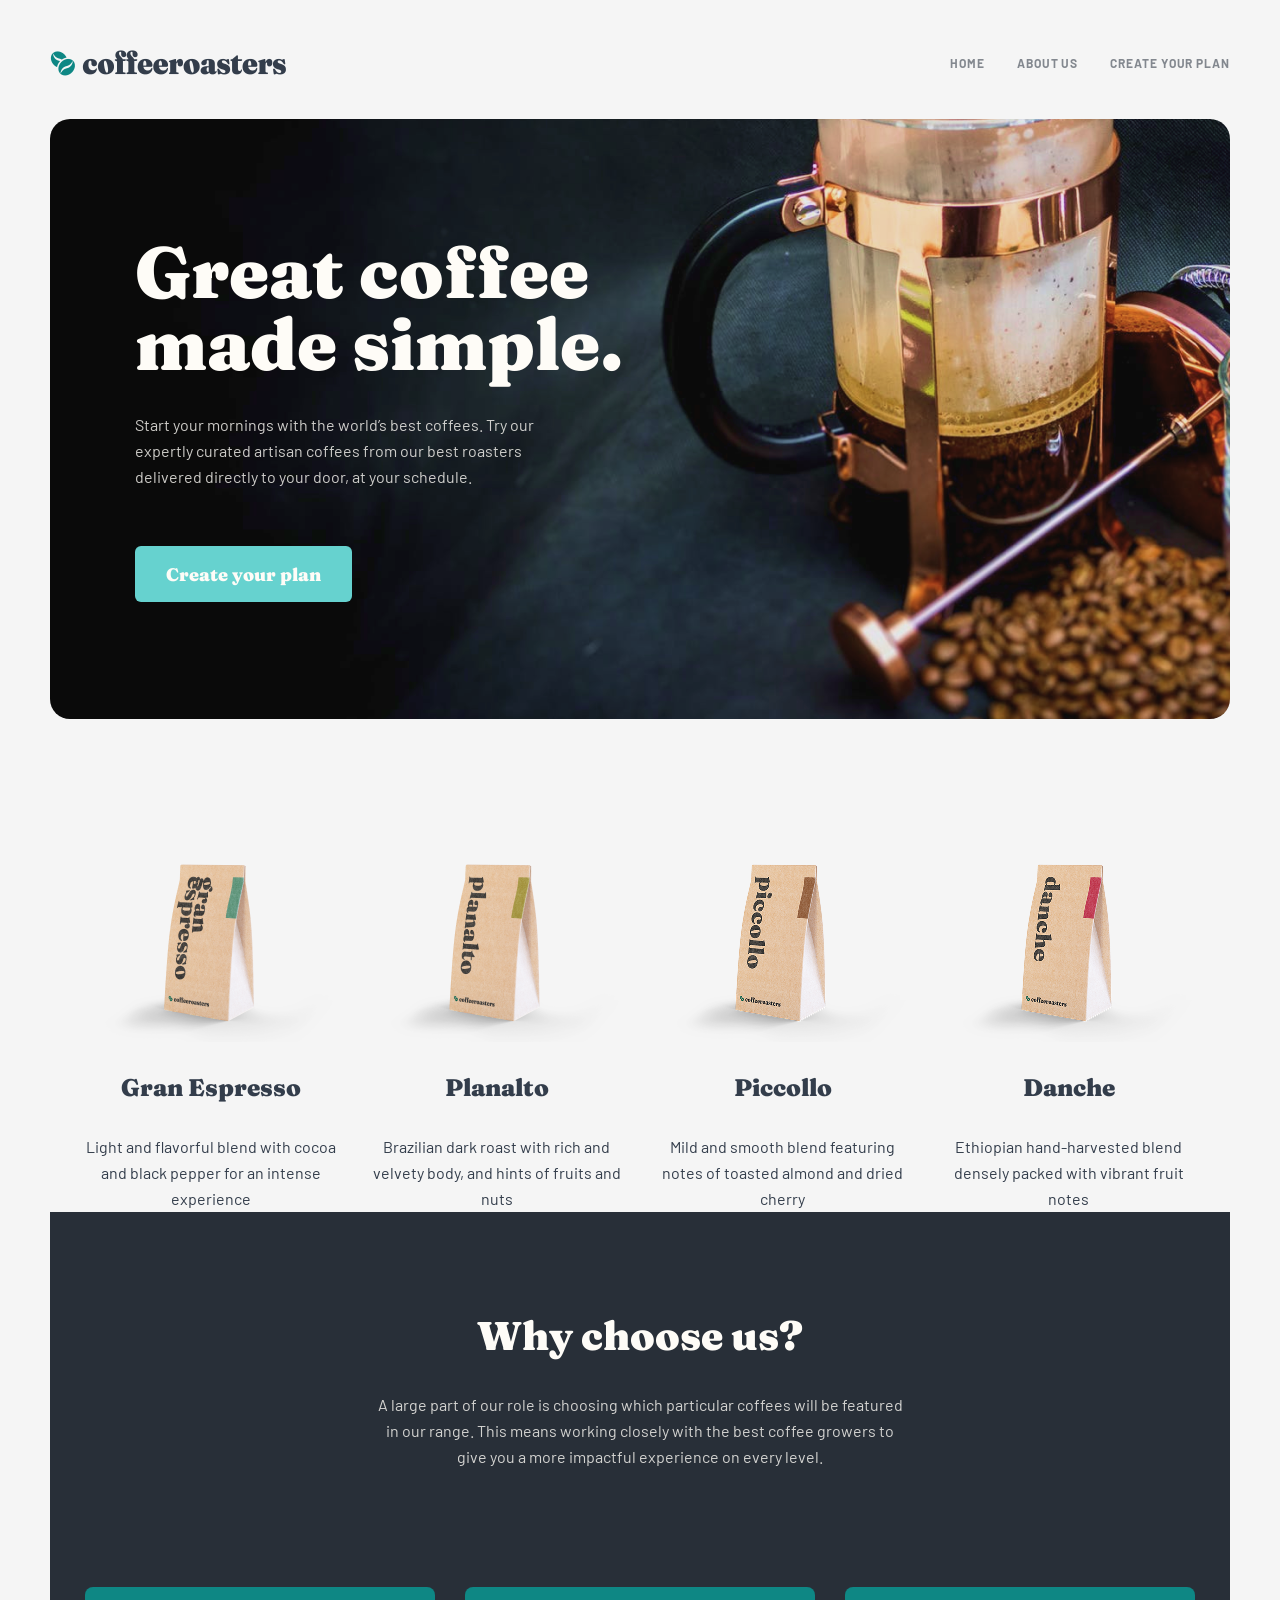
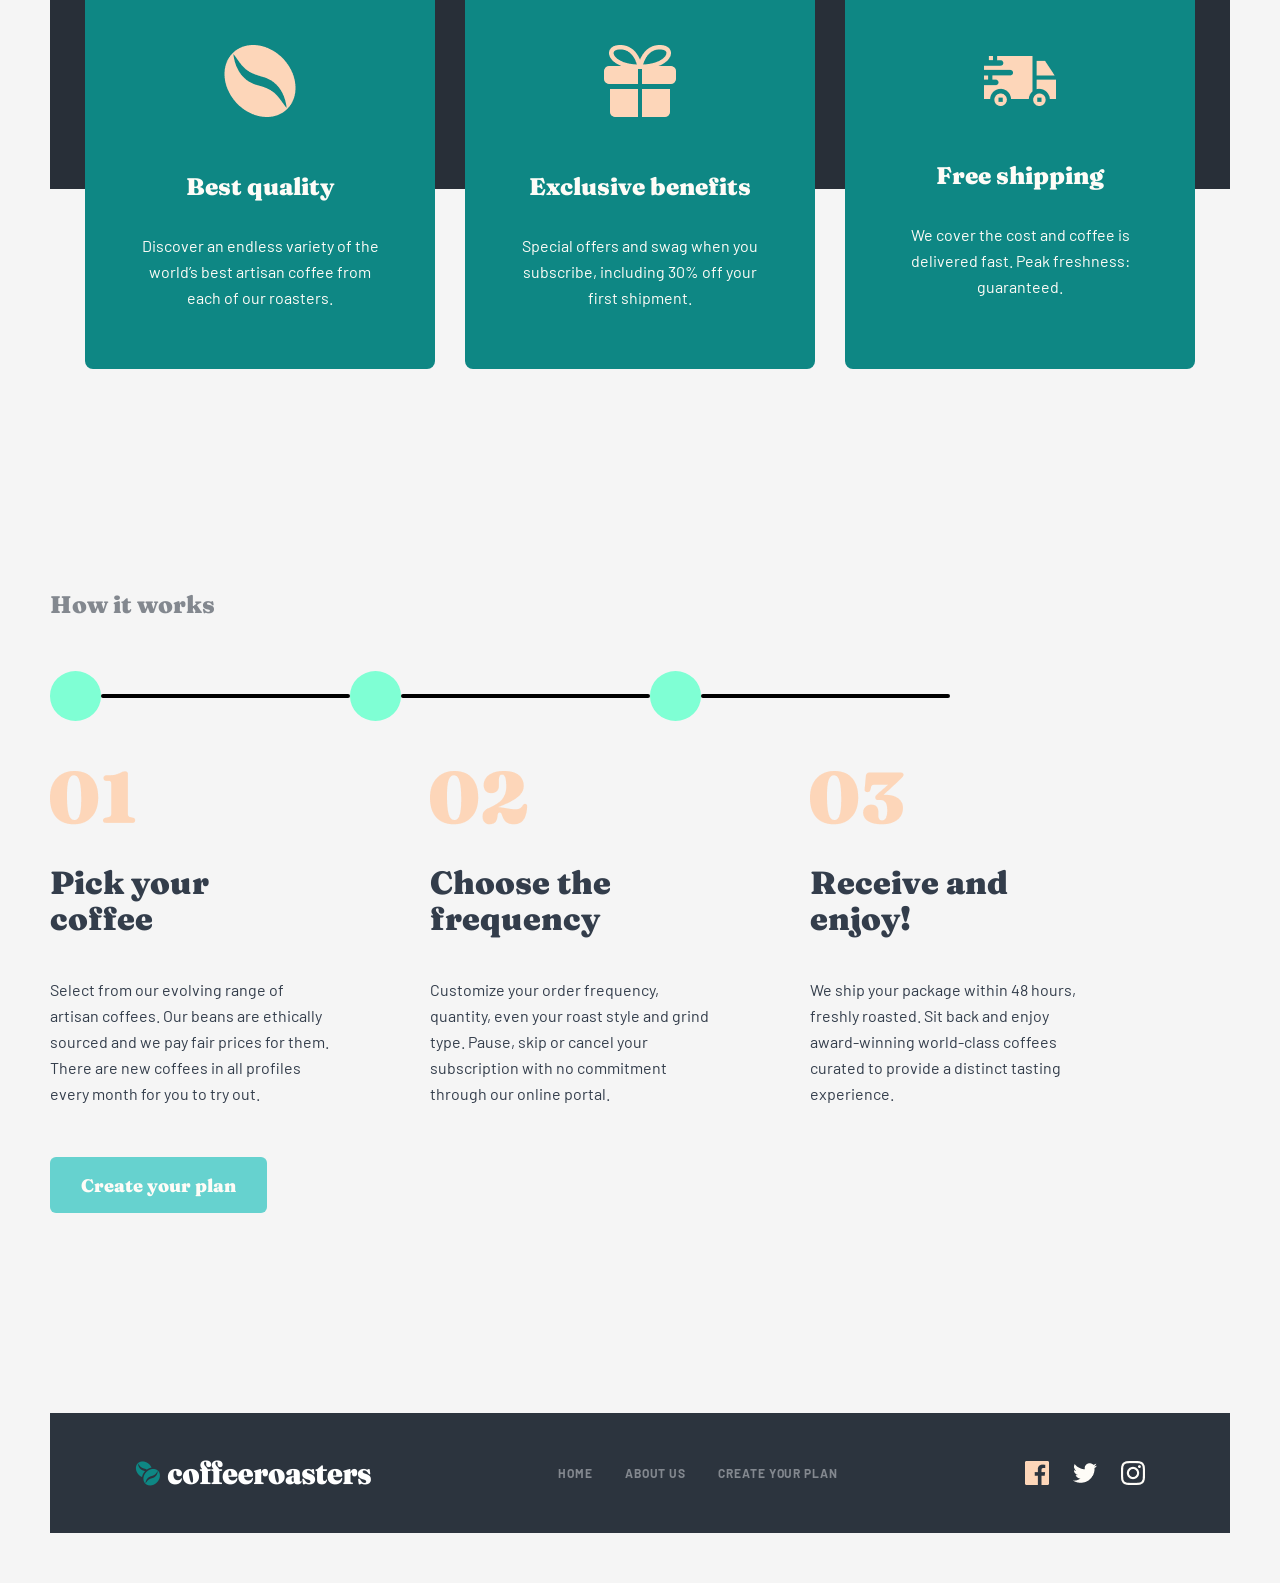
==== index.html @ db45829f "coffee tugadi" ====
<!doctype html>
<html lang="en">
  <head>
    <meta charset="UTF-8" />
    <meta name="viewport" content="width=device-width, initial-scale=1.0" />
    <title>Coffee</title>
    <link rel="stylesheet" href="./css/fonts.css" />
    <link rel="stylesheet" href="./css/style.css" />
  </head>
  <body>
    <div class="wrapper">
      <div class="navbar">
        <img src="./img/Group 5.png" alt="" class="navbar_img" />
        <ul class="navbar_links">
          <li><a class="navbar_link">HOME</a></li>
          <li><a class="navbar_link">ABOUT US</a></li>
          <li><a class="navbar_link">Create your plan</a></li>
        </ul>
      </div>
      <div class="header">
        <h1 class="header_title">Great coffee made simple.</h1>
        <p class="header_text">
          Start your mornings with the world’s best coffees. Try our expertly
          curated artisan coffees from our best roasters delivered directly to
          your door, at your schedule.
        </p>
        <button class="header_btn">Create your plan</button>
      </div>
      <div class="collect">
        <div class="collect_div">
          <img src="./img/kopi1 copy.png" alt="" />
          <p class="collect_title">Gran Espresso</p>
          <p class="collect_text">
            Light and flavorful blend with cocoa and black pepper for an intense
            experience
          </p>
        </div>
        <div class="collect_div">
          <img src="./img/kopi2.png" alt="" />
          <p class="collect_title">Planalto</p>
          <p class="collect_text">
            Brazilian dark roast with rich and velvety body, and hints of fruits
            and nuts
          </p>
        </div>
        <div class="collect_div">
          <img src="./img/kopi3.png" alt="" />
          <p class="collect_title">Piccollo</p>
          <p class="collect_text">
            Mild and smooth blend featuring notes of toasted almond and dried
            cherry
          </p>
        </div>
        <div class="collect_div">
          <img src="./img/kopi4.png" alt="" />
          <p class="collect_title">Danche</p>
          <p class="collect_text">
            Ethiopian hand-harvested blend densely packed with vibrant fruit
            notes
          </p>
        </div>
      </div>
      <div class="why">
        <h2 class="why_title">Why choose us?</h2>
        <p class="why_text">
          A large part of our role is choosing which particular coffees will be
          featured in our range. This means working closely with the best coffee
          growers to give you a more impactful experience on every level.
        </p>
        <div class="why_div">
          <div class="why_card">
            <img src="./img/coffee-bean.png" alt="" />
            <p class="why_card_title">Best quality</p>
            <p class="why_card_text">
              Discover an endless variety of the world’s best artisan coffee
              from each of our roasters.
            </p>
          </div>
          <div class="why_card">
            <img src="./img/Combined Shape (1).png" alt="" />
            <p class="why_card_title">Exclusive benefits</p>
            <p class="why_card_text">
              Special offers and swag when you subscribe, including 30% off your
              first shipment.
            </p>
          </div>
          <div class="why_card">
            <img src="./img/Combined Shape (2).png" alt="" />
            <p class="why_card_title">Free shipping</p>
            <p class="why_card_text">
              We cover the cost and coffee is delivered fast. Peak freshness:
              guaranteed.
            </p>
          </div>
        </div>
      </div>
      <div class="work">
        <p class="how_it">How it works</p>
        <div class="work_top">
          <div class="work_circle"></div>
          <hr class="work_hr" />
          <div class="work_circle"></div>
          <hr class="work_hr" />
          <div class="work_circle"></div>
          <hr class="work_hr" />
        </div>
        <div class="work_bottom">
          <div class="work_card">
            <img src="./img/01.png" alt="" />
            <h2 class="work_title">Pick your coffee</h2>
            <p class="work_text">
              Select from our evolving range of artisan coffees. Our beans are
              ethically sourced and we pay fair prices for them. There are new
              coffees in all profiles every month for you to try out.
            </p>
          </div>
          <div class="work_card">
            <img src="./img/02.png" alt="" />
            <h2 class="work_title">Choose the frequency</h2>
            <p class="work_text">
              Customize your order frequency, quantity, even your roast style
              and grind type. Pause, skip or cancel your subscription with no
              commitment through our online portal.
            </p>
          </div>
          <div class="work_card">
            <img src="./img/03.png" alt="" />
            <h2 class="work_title">Receive and enjoy!</h2>
            <p class="work_text">
              We ship your package within 48 hours, freshly roasted. Sit back
              and enjoy award-winning world-class coffees curated to provide a
              distinct tasting experience.
            </p>
          </div>
        </div>
        <button class="work_btn">Create your plan</button>
      </div>
      <div class="footer">
        <img src="./img/Group 5 (1).png" alt="" class="footer_img">
        <div class="footer_div">
          <a class="footer_text">HOME</a>
          <a class="footer_text">ABOUT US</a>
          <a class="footer_text">Create your plan</a>
        </div> 
        <img src="./img/Group 20.png" alt="">
      </div>
    </div>
  </body>
</html>
---- css/fonts.css ----
/* fraunces-regular - latin */
@font-face {
  font-display: swap; /* Check https://developer.mozilla.org/en-US/docs/Web/CSS/@font-face/font-display for other options. */
  font-family: 'Fraunces';
  font-style: normal;
  font-weight: 400;
  src: url('../fonts/fraunces-v38-latin-regular.woff2') format('woff2'); /* Chrome 36+, Opera 23+, Firefox 39+, Safari 12+, iOS 10+ */
}
/* fraunces-500 - latin */
@font-face {
  font-display: swap; /* Check https://developer.mozilla.org/en-US/docs/Web/CSS/@font-face/font-display for other options. */
  font-family: 'Fraunces';
  font-style: normal;
  font-weight: 500;
  src: url('../fonts/fraunces-v38-latin-500.woff2') format('woff2'); /* Chrome 36+, Opera 23+, Firefox 39+, Safari 12+, iOS 10+ */
}
/* fraunces-600 - latin */
@font-face {
  font-display: swap; /* Check https://developer.mozilla.org/en-US/docs/Web/CSS/@font-face/font-display for other options. */
  font-family: 'Fraunces';
  font-style: normal;
  font-weight: 600;
  src: url('../fonts/fraunces-v38-latin-600.woff2') format('woff2'); /* Chrome 36+, Opera 23+, Firefox 39+, Safari 12+, iOS 10+ */
}
/* fraunces-700 - latin */
@font-face {
  font-display: swap; /* Check https://developer.mozilla.org/en-US/docs/Web/CSS/@font-face/font-display for other options. */
  font-family: 'Fraunces';
  font-style: normal;
  font-weight: 700;
  src: url('../fonts/fraunces-v38-latin-700.woff2') format('woff2'); /* Chrome 36+, Opera 23+, Firefox 39+, Safari 12+, iOS 10+ */
}
/* fraunces-800 - latin */
@font-face {
  font-display: swap; /* Check https://developer.mozilla.org/en-US/docs/Web/CSS/@font-face/font-display for other options. */
  font-family: 'Fraunces';
  font-style: normal;
  font-weight: 800;
  src: url('../fonts/fraunces-v38-latin-800.woff2') format('woff2'); /* Chrome 36+, Opera 23+, Firefox 39+, Safari 12+, iOS 10+ */
}
/* fraunces-900 - latin */
@font-face {
  font-display: swap; /* Check https://developer.mozilla.org/en-US/docs/Web/CSS/@font-face/font-display for other options. */
  font-family: 'Fraunces';
  font-style: normal;
  font-weight: 900;
  src: url('../fonts/fraunces-v38-latin-900.woff2') format('woff2'); /* Chrome 36+, Opera 23+, Firefox 39+, Safari 12+, iOS 10+ */
}
/* barlow-regular - latin */
@font-face {
  font-display: swap; /* Check https://developer.mozilla.org/en-US/docs/Web/CSS/@font-face/font-display for other options. */
  font-family: 'Barlow';
  font-style: normal;
  font-weight: 400;
  src: url('../fonts/barlow-v13-latin-regular.woff2') format('woff2'); /* Chrome 36+, Opera 23+, Firefox 39+, Safari 12+, iOS 10+ */
}
/* barlow-500 - latin */
@font-face {
  font-display: swap; /* Check https://developer.mozilla.org/en-US/docs/Web/CSS/@font-face/font-display for other options. */
  font-family: 'Barlow';
  font-style: normal;
  font-weight: 500;
  src: url('../fonts/barlow-v13-latin-500.woff2') format('woff2'); /* Chrome 36+, Opera 23+, Firefox 39+, Safari 12+, iOS 10+ */
}
/* barlow-600 - latin */
@font-face {
  font-display: swap; /* Check https://developer.mozilla.org/en-US/docs/Web/CSS/@font-face/font-display for other options. */
  font-family: 'Barlow';
  font-style: normal;
  font-weight: 600;
  src: url('../fonts/barlow-v13-latin-600.woff2') format('woff2'); /* Chrome 36+, Opera 23+, Firefox 39+, Safari 12+, iOS 10+ */
}
/* barlow-700 - latin */
@font-face {
  font-display: swap; /* Check https://developer.mozilla.org/en-US/docs/Web/CSS/@font-face/font-display for other options. */
  font-family: 'Barlow';
  font-style: normal;
  font-weight: 700;
  src: url('../fonts/barlow-v13-latin-700.woff2') format('woff2'); /* Chrome 36+, Opera 23+, Firefox 39+, Safari 12+, iOS 10+ */
}
/* barlow-800 - latin */
@font-face {
  font-display: swap; /* Check https://developer.mozilla.org/en-US/docs/Web/CSS/@font-face/font-display for other options. */
  font-family: 'Barlow';
  font-style: normal;
  font-weight: 800;
  src: url('../fonts/barlow-v13-latin-800.woff2') format('woff2'); /* Chrome 36+, Opera 23+, Firefox 39+, Safari 12+, iOS 10+ */
}
/* barlow-900 - latin */
@font-face {
  font-display: swap; /* Check https://developer.mozilla.org/en-US/docs/Web/CSS/@font-face/font-display for other options. */
  font-family: 'Barlow';
  font-style: normal;
  font-weight: 900;
  src: url('../fonts/barlow-v13-latin-900.woff2') format('woff2'); /* Chrome 36+, Opera 23+, Firefox 39+, Safari 12+, iOS 10+ */
}
---- css/style.css ----
* {
  padding: 0;
  margin: 0;
  box-sizing: border-box;
}

a {
  text-decoration: none;
}

li {
  list-style: none;
}

.wrapper {
  padding: 50px 50px;
  background-color: whitesmoke;
}

.navbar {
  display: flex;
  align-items: center;
  justify-content: space-between;
}

.navbar_div {
  display: flex;
  align-items: center;
  justify-content: center;
}

.navbar_links {
  display: flex;
  align-items: center;
  justify-content: center;
  gap: 32px;
}

.navbar_link {
  font-family: "Barlow";
  font-style: normal;
  font-weight: 700;
  font-size: 12px;
  line-height: 15px;
  letter-spacing: 0.923077px;
  text-transform: uppercase;
  color: #83888F;
}

.navbar_link:hover {
  font-family: "Barlow";
  font-style: normal;
  font-weight: 700;
  font-size: 12px;
  line-height: 15px;
  letter-spacing: 0.923077px;
  text-transform: uppercase;
  color: #333D4B;
  transition: all 0.1s;
}

.navbar_img {
  width: 236px;
  height: 26px;
}

.header {
  background-image: url(../img/Bitmap.png);
  background-size: cover;
  height: 600px;
  display: flex;
  align-items: start;
  justify-content: start;
  flex-direction: column;
  gap: 32px;
  padding: 117px 85px;
  border-radius: 20px;
  margin-top: 43px;
}

.header_title {
  width: 493px;
  font-family: "Fraunces";
  font-style: normal;
  font-weight: 900;
  font-size: 72px;
  line-height: 72px;
  color: #fefcf7;
}

.header_text {
  width: 445px;
  font-family: "Barlow";
  font-style: normal;
  font-weight: 400;
  font-size: 16px;
  line-height: 26px;
  color: #FEFCF7;
  mix-blend-mode: normal;
  opacity: 0.8;
}

.header_btn {
  width: 217px;
  height: 56px;
  background: #66D2CF;
  border-radius: 6px;
  font-family: "Fraunces";
  font-style: normal;
  font-weight: 900;
  font-size: 18px;
  line-height: 25px;
  text-align: center;
  color: #FEFCF7;
  border: none;
  margin-top: 24px;
}

.collect {
  display: flex;
  align-items: center;
  justify-content: center;
  gap: 30px;
  margin-top: 130px;
}

.collect_div {
  display: flex;
  align-items: center;
  justify-content: center;
  flex-direction: column;
  gap: 30px;
}

.collect_title {
  font-family: "Fraunces";
  font-style: normal;
  font-weight: 900;
  font-size: 24px;
  line-height: 32px;
  text-align: center;
  color: #333d4b;
}

.collect_text {
  width: 255px;
  font-family: "Barlow";
  font-style: normal;
  font-weight: 400;
  font-size: 16px;
  line-height: 26px;
  text-align: center;
  color: #333d4b;
}

.why {
  display: flex;
  align-items: center;
  justify-content: center;
  flex-direction: column;
  gap: 32px;
  padding: 100px;
  height: 577px;
  background-color: rgb(40, 47, 56);
  position: relative;
}

.why_title {
  font-family: "Fraunces";
  font-style: normal;
  font-weight: 900;
  font-size: 40px;
  line-height: 48px;
  text-align: center;
  color: #fefcf7;
}

.why_text {
  width: 540px;
  font-family: "Barlow";
  font-style: normal;
  font-weight: 400;
  font-size: 16px;
  line-height: 26px;
  text-align: center;
  color: #fefcf7;
  mix-blend-mode: normal;
  opacity: 0.8;
  margin-bottom: 220px;
}

.why_card {
  display: flex;
  align-items: center;
  justify-content: center;
  flex-direction: column;
  gap: 30px;
  width: 350px;
  height: 382px;
  border-radius: 8px;
  background-color: #0e8784;
}

.why_card_title {
  font-family: "Fraunces";
  font-style: normal;
  font-weight: 900;
  font-size: 24px;
  line-height: 32px;
  text-align: center;
  color: #fefcf7;
  margin-top: 24px;
}

.why_card_text {
  width: 255px;
  font-family: "Barlow";
  font-style: normal;
  font-weight: 400;
  font-size: 16px;
  line-height: 26px;
  text-align: center;
  color: #fefcf7;
}

.why_div {
  position: absolute;
  display: flex;
  align-items: center;
  justify-content: center;
  gap: 30px;
  bottom: -180px;
}

.work {
  margin-top: 400px;
  display: flex;
  align-items: start;
  justify-content: start;
  flex-direction: column;
  gap: 50px;
}

.how_it {
  font-family: "Fraunces";
  font-style: normal;
  font-weight: 900;
  font-size: 24px;
  line-height: 32px;
  color: #83888f;
}

.work_top {
  display: flex;
  align-items: center;
  justify-content: center;
  width: 900px;
}

.work_circle {
  width: 100px;
  height: 50px;
  border-radius: 50%;
  background-color: aquamarine;
  border: 2px solid aquamarine;
}

.work_hr {
  height: 2px;
  border-radius: 20px;
  border: 2px solid;
  width: 500px;
}

.work_bottom {
  display: flex;
  align-items: center;
  justify-content: center;
  gap: 95px;
}

.work_card {
  display: flex;
  align-items: start;
  justify-content: start;
  flex-direction: column;
  gap: 40px;
}

.work_title {
  width: 255px;
  font-family: "Fraunces";
  font-style: normal;
  font-weight: 900;
  font-size: 32px;
  line-height: 36px;
  color: #333d4b;
}

.work_text {
  width: 285px;
  font-family: "Barlow";
  font-style: normal;
  font-weight: 400;
  font-size: 16px;
  line-height: 26px;
  color: #333d4b;
}

.work_btn {
  width: 217px;
  height: 56px;
  background: #66D2CF;
  border-radius: 6px;
  font-family: "Fraunces";
  font-style: normal;
  font-weight: 900;
  font-size: 18px;
  line-height: 25px;
  text-align: center;
  color: #FEFCF7;
  border: none;
}

.footer {
  height: 120px;
  display: flex;
  align-items: center;
  justify-content: space-between;
  background-color: #2c343e;
  padding: 0px 85px;
  margin-top: 200px;
}

.footer_text {
  font-family: "Barlow";
  font-style: normal;
  font-weight: 700;
  font-size: 12px;
  line-height: 15px;
  letter-spacing: 0.923077px;
  text-transform: uppercase;
  color: #83888f;
}

.footer_text:hover {
  font-family: "Barlow";
  font-style: normal;
  font-weight: 700;
  font-size: 12px;
  line-height: 15px;
  letter-spacing: 0.923077px;
  text-transform: uppercase;
  color: #fefcf7;
  transition: all 0.1s;
}

.footer_div {
  display: flex;
  align-items: center;
  justify-content: center;
  gap: 32px;
}

.footer_img {
  width: 236px;
  height: 26px;
}/*# sourceMappingURL=style.css.map */
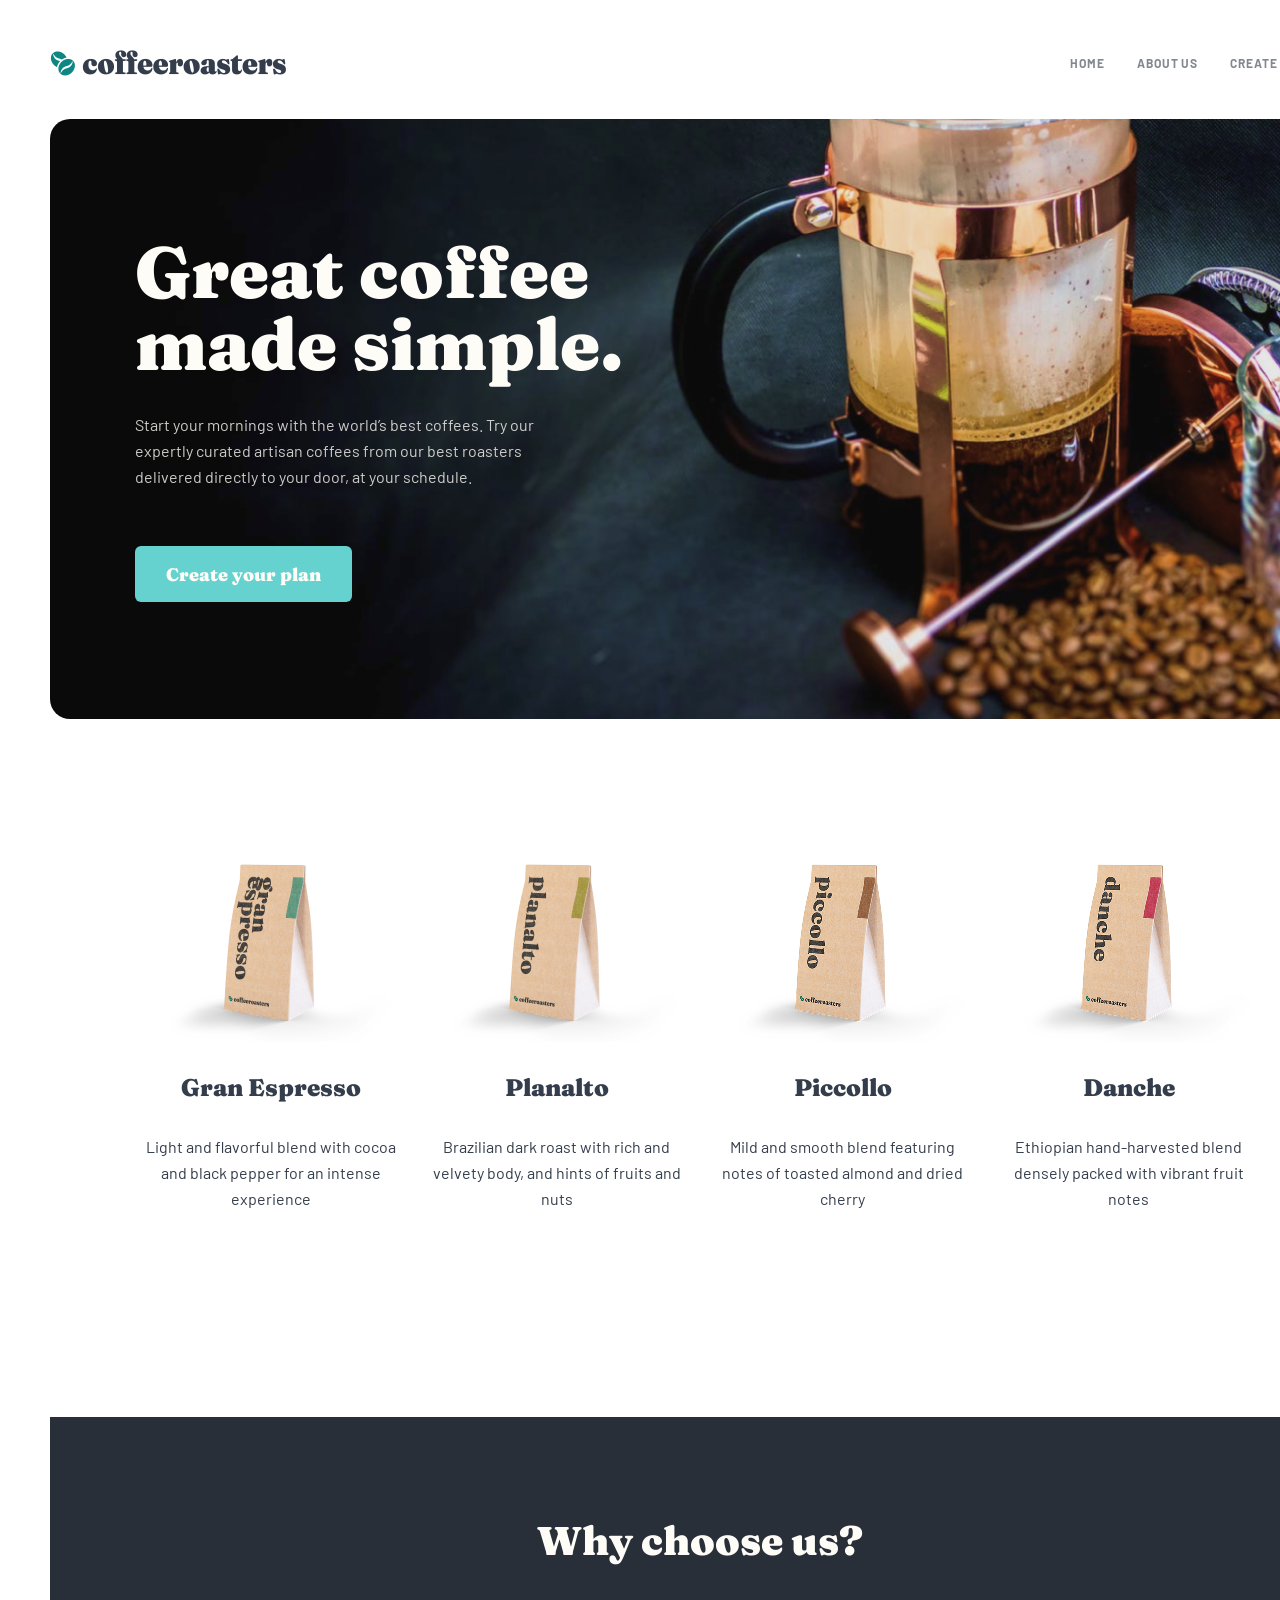
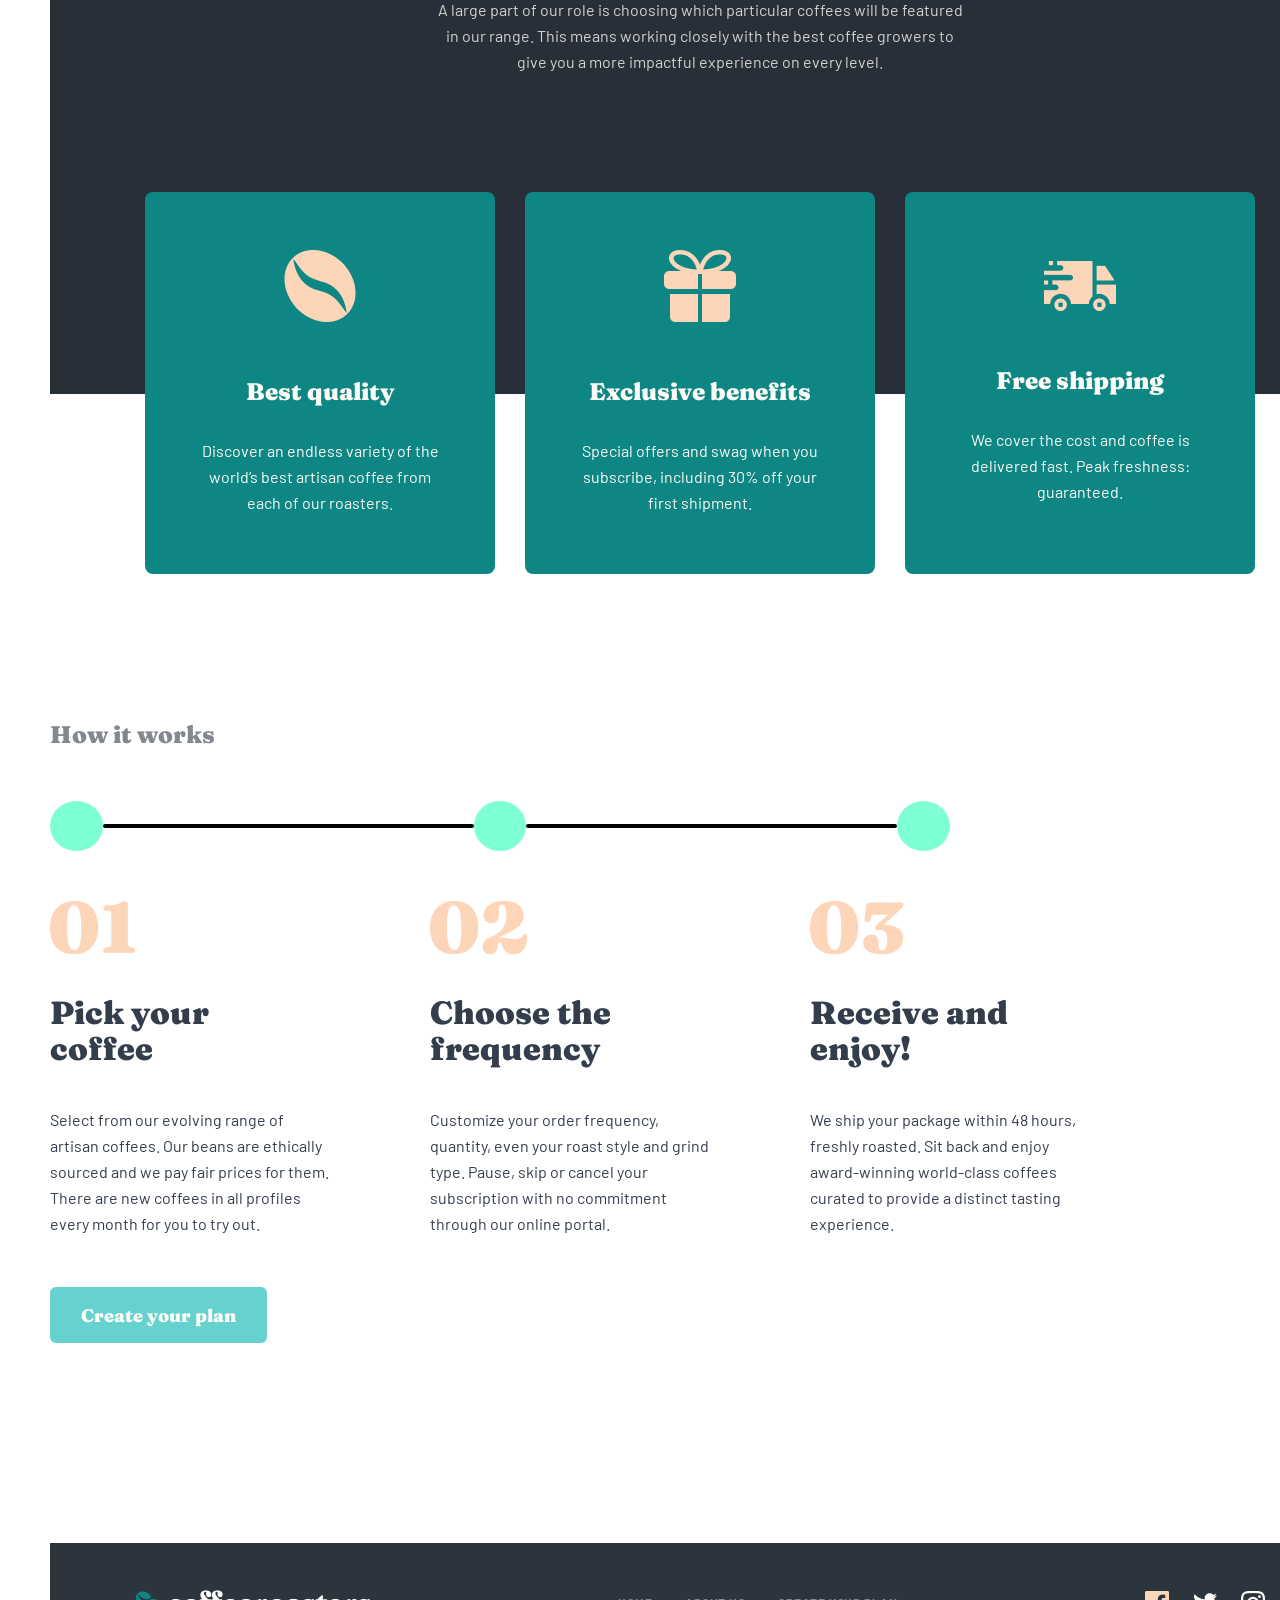
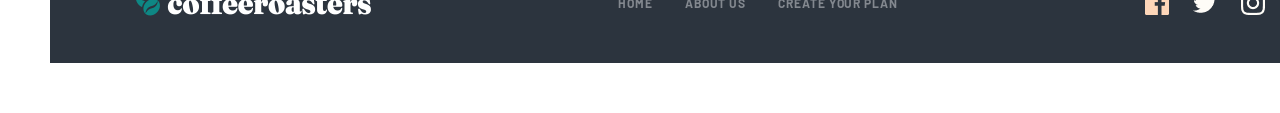
==== commit f350253c: "coffee toliq tugadi" ====
--- a/index.html
+++ b/index.html
@@ -12,9 +12,9 @@
       <div class="navbar">
         <img src="./img/Group 5.png" alt="" class="navbar_img" />
         <ul class="navbar_links">
-          <li><a class="navbar_link">HOME</a></li>
-          <li><a class="navbar_link">ABOUT US</a></li>
-          <li><a class="navbar_link">Create your plan</a></li>
+          <li><a href="#" class="navbar_link">HOME</a></li>
+          <li><a href="./pages/about.html"  class="navbar_link">ABOUT US</a></li>
+          <li><a href="./pages/plan.html" class="navbar_link">Create your plan</a></li>
         </ul>
       </div>
       <div class="header">
@@ -102,7 +102,6 @@
           <div class="work_circle"></div>
           <hr class="work_hr" />
           <div class="work_circle"></div>
-          <hr class="work_hr" />
         </div>
         <div class="work_bottom">
           <div class="work_card">
--- a/css/style.css
+++ b/css/style.css
@@ -13,8 +13,10 @@
 }
 
 .wrapper {
+  width: 1400px;
+  margin: auto;
   padding: 50px 50px;
-  background-color: whitesmoke;
+  background-color: white;
 }
 
 .navbar {
@@ -103,7 +105,7 @@
 .header_btn {
   width: 217px;
   height: 56px;
-  background: #66D2CF;
+  background: #66d2cf;
   border-radius: 6px;
   font-family: "Fraunces";
   font-style: normal;
@@ -111,8 +113,14 @@
   font-size: 18px;
   line-height: 25px;
   text-align: center;
-  color: #FEFCF7;
+  color: #fefcf7;
   border: none;
+}
+.header_btn_btn:hover {
+  color: #0aa49f;
+  transition: all 0.2s;
+}
+.header_btn {
   margin-top: 24px;
 }
 
@@ -121,7 +129,7 @@
   align-items: center;
   justify-content: center;
   gap: 30px;
-  margin-top: 130px;
+  margin: 130px 0;
 }
 
 .collect_div {
@@ -161,6 +169,7 @@
   gap: 32px;
   padding: 100px;
   height: 577px;
+  top: 75px;
   background-color: rgb(40, 47, 56);
   position: relative;
 }
@@ -258,7 +267,7 @@
 }
 
 .work_circle {
-  width: 100px;
+  width: 70px;
   height: 50px;
   border-radius: 50%;
   background-color: aquamarine;
@@ -310,7 +319,7 @@
 .work_btn {
   width: 217px;
   height: 56px;
-  background: #66D2CF;
+  background: #66d2cf;
   border-radius: 6px;
   font-family: "Fraunces";
   font-style: normal;
@@ -318,8 +327,12 @@
   font-size: 18px;
   line-height: 25px;
   text-align: center;
-  color: #FEFCF7;
+  color: #fefcf7;
   border: none;
+}
+.work_btn_btn:hover {
+  color: #0aa49f;
+  transition: all 0.2s;
 }
 
 .footer {
@@ -365,4 +378,430 @@
 .footer_img {
   width: 236px;
   height: 26px;
+}
+
+.about_header {
+  height: 451px;
+  display: flex;
+  align-items: start;
+  justify-content: start;
+  flex-direction: column;
+  gap: 24px;
+  background-image: url(../about_img/Bitmap.jpg);
+  block-size: cover;
+  background-repeat: no-repeat;
+  padding: 137px 85px;
+  margin-left: 10px;
+  margin-top: 43px;
+}
+
+.about_header_title {
+  font-family: "Fraunces";
+  font-style: normal;
+  font-weight: 900;
+  font-size: 40px;
+  line-height: 48px;
+  color: #fefcf7;
+}
+
+.about_header_text {
+  width: 445px;
+  font-family: "Barlow";
+  font-style: normal;
+  font-weight: 400;
+  font-size: 16px;
+  line-height: 26px;
+  color: #fefcf7;
+}
+
+.our {
+  display: flex;
+  align-items: center;
+  justify-content: center;
+  gap: 125px;
+  margin-top: 170px;
+}
+
+.our_right {
+  display: flex;
+  align-items: start;
+  justify-content: start;
+  flex-direction: column;
+  gap: 32px;
+}
+
+.our_title {
+  font-family: "Fraunces";
+  font-style: normal;
+  font-weight: 900;
+  font-size: 40px;
+  line-height: 48px;
+  color: #333d4b;
+}
+
+.our_text {
+  width: 540px;
+  font-family: "Barlow";
+  font-style: normal;
+  font-weight: 400;
+  font-size: 16px;
+  line-height: 26px;
+  color: #333d4b;
+  mix-blend-mode: normal;
+  opacity: 0.8;
+}
+
+.quality {
+  position: relative;
+  height: 474px;
+  display: flex;
+  align-items: center;
+  justify-content: start;
+  gap: 125px;
+  padding: 85px;
+  margin-top: 256px;
+  background-color: rgb(40, 47, 56);
+}
+
+.quality_title {
+  font-family: "Fraunces";
+  font-style: normal;
+  font-weight: 900;
+  font-size: 40px;
+  line-height: 48px;
+  color: #fefcf7;
+  margin-bottom: 32px;
+}
+
+.quality_text {
+  width: 540px;
+  font-family: "Barlow";
+  font-style: normal;
+  font-weight: 400;
+  font-size: 16px;
+  line-height: 26px;
+  color: #fefcf7;
+  mix-blend-mode: normal;
+  opacity: 0.8;
+  margin-top: 32px;
+}
+
+.quality_right {
+  position: absolute;
+  top: -80px;
+  left: 750px;
+}
+
+.country {
+  display: flex;
+  align-items: start;
+  justify-content: start;
+  flex-direction: column;
+  gap: 72px;
+  margin-top: 170px;
+}
+
+.head {
+  font-family: "Fraunces";
+  font-style: normal;
+  font-weight: 900;
+  font-size: 24px;
+  line-height: 32px;
+  color: #83888F;
+}
+
+.country_div {
+  display: flex;
+  align-items: center;
+  justify-content: center;
+  gap: 100px;
+}
+
+.country_card {
+  display: flex;
+  align-items: start;
+  justify-content: start;
+  flex-direction: column;
+  gap: 10px;
+}
+
+.country_title {
+  font-family: "Fraunces";
+  font-style: normal;
+  font-weight: 900;
+  font-size: 32px;
+  line-height: 36px;
+  color: #333D4B;
+}
+
+.drink {
+  display: flex;
+  align-items: start;
+  justify-content: center;
+  gap: 125px;
+  margin: auto;
+  margin-top: 170px;
+}
+
+.section {
+  display: flex;
+  align-items: start;
+  justify-content: start;
+  flex-direction: column;
+  gap: 56px;
+}
+
+.section_title {
+  font-family: "Fraunces";
+  font-style: normal;
+  font-weight: 900;
+  font-size: 40px;
+  line-height: 48px;
+  color: #83888f;
+}
+
+.section_card {
+  display: flex;
+  align-items: start;
+  justify-content: start;
+  flex-direction: column;
+  padding: 32px 28px;
+  padding-bottom: 52px;
+  gap: 24px;
+  border-radius: 8px;
+}
+
+.card_white {
+  background-color: #f4f1eb;
+}
+
+.card_green {
+  background-color: #0e8784;
+}
+
+.card_yellow {
+  background-color: #fdd6ba;
+}
+
+.card_title {
+  font-family: "Fraunces";
+  font-style: normal;
+  font-weight: 900;
+  font-size: 24px;
+  line-height: 32px;
+  color: #333d4b;
+}
+
+.card_title2 {
+  font-family: "Fraunces";
+  font-style: normal;
+  font-weight: 900;
+  font-size: 24px;
+  line-height: 32px;
+  color: #ffffff;
+}
+
+.card_text {
+  width: 172px;
+  font-family: "Barlow";
+  font-style: normal;
+  font-weight: 400;
+  font-size: 16px;
+  line-height: 26px;
+  color: #333d4b;
+  margin-bottom: 52px;
+}
+
+.card_text2 {
+  width: 172px;
+  font-family: "Barlow";
+  font-style: normal;
+  font-weight: 400;
+  font-size: 16px;
+  line-height: 26px;
+  color: #fefcf7;
+  margin-bottom: 52px;
+}
+
+.section_div {
+  display: flex;
+  align-items: center;
+  justify-content: center;
+  gap: 23px;
+}
+
+.drink_right {
+  display: flex;
+  align-items: start;
+  justify-content: start;
+  flex-direction: column;
+  gap: 100px;
+}
+
+.drink_btn {
+  width: 217px;
+  height: 56px;
+  background: #66d2cf;
+  border-radius: 6px;
+  font-family: "Fraunces";
+  font-style: normal;
+  font-weight: 900;
+  font-size: 18px;
+  line-height: 25px;
+  text-align: center;
+  color: #fefcf7;
+  border: none;
+}
+.drink_btn_btn:hover {
+  color: #0aa49f;
+  transition: all 0.2s;
+}
+
+.drink_left {
+  display: flex;
+  align-items: start;
+  justify-content: center;
+  flex-direction: column;
+}
+
+.drink_number {
+  font-family: "Fraunces";
+  font-style: normal;
+  font-weight: 900;
+  font-size: 24px;
+  line-height: 32px;
+  color: #83888f;
+  margin-right: 25px;
+}
+
+.drink_text {
+  font-family: "Fraunces";
+  font-style: normal;
+  font-weight: 900;
+  font-size: 24px;
+  line-height: 32px;
+  color: #83888f;
+}
+
+.drink_text:hover {
+  color: #333d4b;
+  transition: all 0.1s;
+}
+
+.drink_hr {
+  width: 255px;
+  height: 1px;
+  background: #83888f;
+  mix-blend-mode: normal;
+  opacity: 0.25;
+  margin: 24px 0px;
+}
+
+.drink_btn {
+  margin-left: 510px;
+}
+
+.plan_header {
+  height: 450px;
+  display: flex;
+  align-items: start;
+  justify-content: start;
+  flex-direction: column;
+  gap: 32px;
+  padding: 135px 85px;
+  background-image: url(../plan_img/Group\ 7.png);
+  background-size: cover;
+  border-radius: 20px;
+  margin-top: 45px;
+}
+
+.plan_header_title {
+  font-family: "Fraunces";
+  font-style: normal;
+  font-weight: 900;
+  font-size: 72px;
+  line-height: 72px;
+  color: #fefcf7;
+}
+
+.plan_header_text {
+  width: 445px;
+  font-family: "Barlow";
+  font-style: normal;
+  font-weight: 400;
+  font-size: 16px;
+  line-height: 26px;
+  color: #fefcf7;
+  mix-blend-mode: normal;
+  opacity: 0.8;
+}
+
+.step {
+  display: flex;
+  align-items: start;
+  justify-content: start;
+  flex-direction: column;
+  gap: 60px;
+  padding: 100px 85px;
+  border-radius: 20px;
+  margin-top: 170px;
+  background-color: #282f38;
+}
+
+.step_top {
+  display: flex;
+  align-items: center;
+  justify-content: center;
+  width: 760px;
+}
+
+.step_circle {
+  width: 75px;
+  height: 50px;
+  border-radius: 50%;
+  background: transparent;
+  border: 2px solid #0e8784;
+}
+
+.step_hr {
+  height: 2px;
+  border-radius: 20px;
+  border: 2px solid #fdd6ba;
+  width: 500px;
+}
+
+.step_bottom {
+  display: flex;
+  align-items: start;
+  justify-content: start;
+  gap: 95px;
+  margin-top: 30px;
+}
+
+.step_title {
+  width: 255px;
+  font-family: "Fraunces";
+  font-style: normal;
+  font-weight: 900;
+  font-size: 32px;
+  line-height: 36px;
+  color: #fefcf7;
+}
+
+.step_text {
+  width: 285px;
+  font-family: "Barlow";
+  font-style: normal;
+  font-weight: 400;
+  font-size: 16px;
+  line-height: 26px;
+  color: #fefcf7;
+}
+
+.step_div {
+  display: flex;
+  align-items: start;
+  justify-content: start;
+  flex-direction: column;
+  gap: 40px;
 }/*# sourceMappingURL=style.css.map */
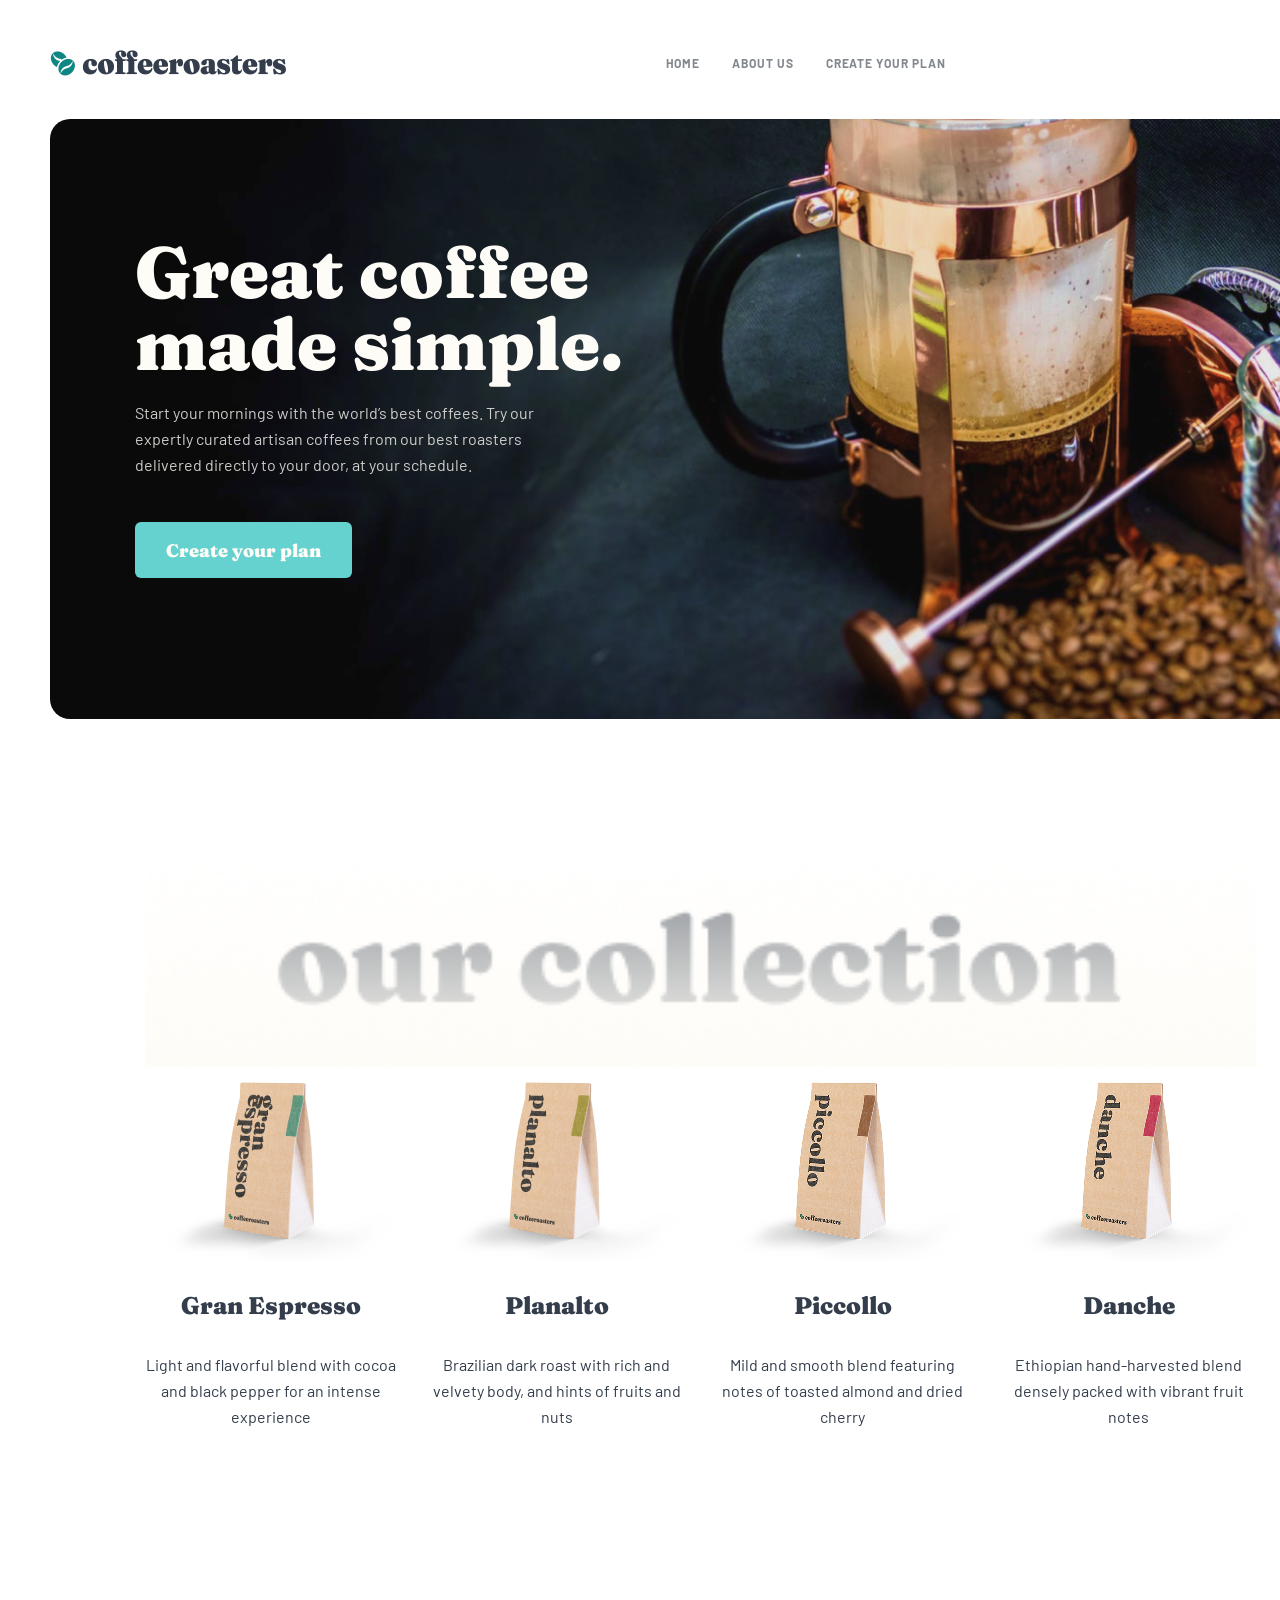
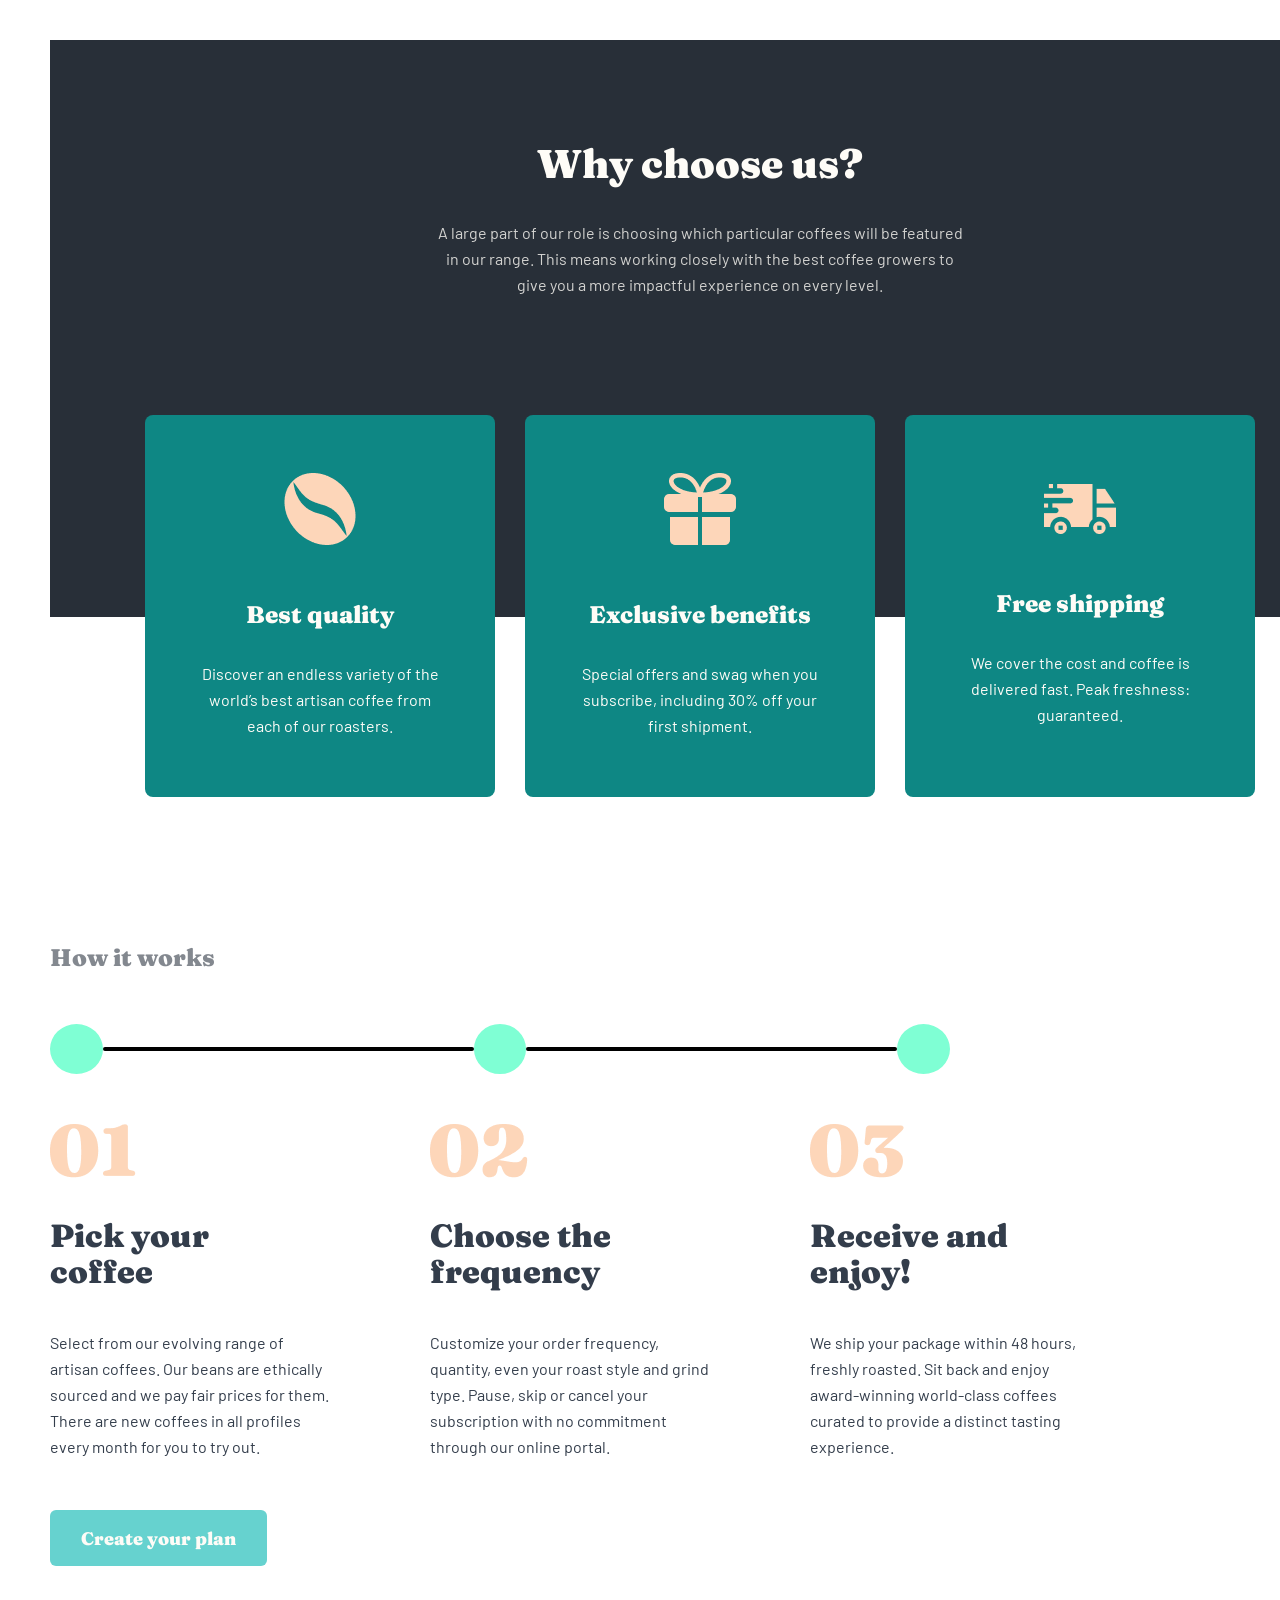
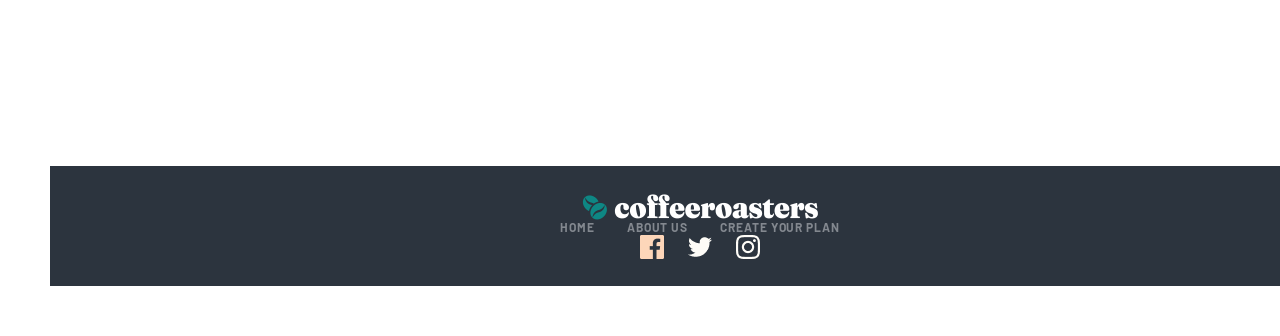
==== commit 5550a6f4: "mobil tayyor" ====
--- a/index.html
+++ b/index.html
@@ -13,51 +13,64 @@
         <img src="./img/Group 5.png" alt="" class="navbar_img" />
         <ul class="navbar_links">
           <li><a href="#" class="navbar_link">HOME</a></li>
-          <li><a href="./pages/about.html"  class="navbar_link">ABOUT US</a></li>
-          <li><a href="./pages/plan.html" class="navbar_link">Create your plan</a></li>
+          <li><a href="./pages/about.html" class="navbar_link">ABOUT US</a></li>
+          <li>
+            <a href="./pages/plan.html" class="navbar_link">Create your plan</a>
+          </li>
         </ul>
+        <div class="navbar_burger">
+          <div class="navbar_burger_item"></div>
+          <div class="navbar_burger_item"></div>
+          <div class="navbar_burger_item"></div>
+        </div>
       </div>
       <div class="header">
-        <h1 class="header_title">Great coffee made simple.</h1>
-        <p class="header_text">
-          Start your mornings with the world’s best coffees. Try our expertly
-          curated artisan coffees from our best roasters delivered directly to
-          your door, at your schedule.
-        </p>
-        <button class="header_btn">Create your plan</button>
+        <div>
+          <h1 class="header_title">Great coffee made simple.</h1>
+
+          <p class="header_text">
+            Start your mornings with the world’s best coffees. Try our expertly
+            curated artisan coffees from our best roasters delivered directly to
+            your door, at your schedule.
+          </p>
+          <button class="header_btn">Create your plan</button>
+        </div>
       </div>
       <div class="collect">
-        <div class="collect_div">
-          <img src="./img/kopi1 copy.png" alt="" />
-          <p class="collect_title">Gran Espresso</p>
-          <p class="collect_text">
-            Light and flavorful blend with cocoa and black pepper for an intense
-            experience
-          </p>
-        </div>
-        <div class="collect_div">
-          <img src="./img/kopi2.png" alt="" />
-          <p class="collect_title">Planalto</p>
-          <p class="collect_text">
-            Brazilian dark roast with rich and velvety body, and hints of fruits
-            and nuts
-          </p>
-        </div>
-        <div class="collect_div">
-          <img src="./img/kopi3.png" alt="" />
-          <p class="collect_title">Piccollo</p>
-          <p class="collect_text">
-            Mild and smooth blend featuring notes of toasted almond and dried
-            cherry
-          </p>
-        </div>
-        <div class="collect_div">
-          <img src="./img/kopi4.png" alt="" />
-          <p class="collect_title">Danche</p>
-          <p class="collect_text">
-            Ethiopian hand-harvested blend densely packed with vibrant fruit
-            notes
-          </p>
+        <img src="./img/Group 7 (1).png" alt="" class="collect_img"/>
+        <div class="collect_divs">
+          <div class="collect_div">
+            <img src="./img/kopi1 copy.png" alt="" />
+            <p class="collect_title">Gran Espresso</p>
+            <p class="collect_text">
+              Light and flavorful blend with cocoa and black pepper for an
+              intense experience
+            </p>
+          </div>
+          <div class="collect_div">
+            <img src="./img/kopi2.png" alt="" />
+            <p class="collect_title">Planalto</p>
+            <p class="collect_text">
+              Brazilian dark roast with rich and velvety body, and hints of
+              fruits and nuts
+            </p>
+          </div>
+          <div class="collect_div">
+            <img src="./img/kopi3.png" alt="" />
+            <p class="collect_title">Piccollo</p>
+            <p class="collect_text">
+              Mild and smooth blend featuring notes of toasted almond and dried
+              cherry
+            </p>
+          </div>
+          <div class="collect_div">
+            <img src="./img/kopi4.png" alt="" />
+            <p class="collect_title">Danche</p>
+            <p class="collect_text">
+              Ethiopian hand-harvested blend densely packed with vibrant fruit
+              notes
+            </p>
+          </div>
         </div>
       </div>
       <div class="why">
@@ -135,13 +148,13 @@
         <button class="work_btn">Create your plan</button>
       </div>
       <div class="footer">
-        <img src="./img/Group 5 (1).png" alt="" class="footer_img">
+        <img src="./img/Group 5 (1).png" alt="" class="footer_img" />
         <div class="footer_div">
           <a class="footer_text">HOME</a>
           <a class="footer_text">ABOUT US</a>
           <a class="footer_text">Create your plan</a>
-        </div> 
-        <img src="./img/Group 20.png" alt="">
+        </div>
+        <img src="./img/Group 20.png" alt="" />
       </div>
     </div>
   </body>
--- a/css/style.css
+++ b/css/style.css
@@ -19,25 +19,28 @@
   background-color: white;
 }
 
+@media only screen and (max-width: 480px) {
+  .wrapper {
+    width: 100%;
+    padding: 20px 30px;
+  }
+}
 .navbar {
   display: flex;
   align-items: center;
   justify-content: space-between;
 }
-
 .navbar_div {
   display: flex;
   align-items: center;
   justify-content: center;
 }
-
 .navbar_links {
   display: flex;
   align-items: center;
   justify-content: center;
   gap: 32px;
 }
-
 .navbar_link {
   font-family: "Barlow";
   font-style: normal;
@@ -46,9 +49,8 @@
   line-height: 15px;
   letter-spacing: 0.923077px;
   text-transform: uppercase;
-  color: #83888F;
-}
-
+  color: #83888f;
+}
 .navbar_link:hover {
   font-family: "Barlow";
   font-style: normal;
@@ -57,15 +59,38 @@
   line-height: 15px;
   letter-spacing: 0.923077px;
   text-transform: uppercase;
-  color: #333D4B;
+  color: #333d4b;
   transition: all 0.1s;
 }
-
 .navbar_img {
   width: 236px;
   height: 26px;
 }
-
+.navbar_burger {
+  display: flex;
+  align-items: center;
+  justify-content: center;
+  flex-direction: column;
+  gap: 3px;
+}
+.navbar_burger_item {
+  width: 25px;
+  height: 2px;
+  background-color: black;
+  border-radius: 20px;
+}
+
+@media only screen and (max-width: 480px) {
+  .navbar_links {
+    display: none;
+  }
+  .navbar_burger {
+    display: flex;
+  }
+  .navbar_img {
+    width: 180px;
+  }
+}
 .header {
   background-image: url(../img/Bitmap.png);
   background-size: cover;
@@ -79,7 +104,6 @@
   border-radius: 20px;
   margin-top: 43px;
 }
-
 .header_title {
   width: 493px;
   font-family: "Fraunces";
@@ -89,7 +113,6 @@
   line-height: 72px;
   color: #fefcf7;
 }
-
 .header_text {
   width: 445px;
   font-family: "Barlow";
@@ -97,11 +120,11 @@
   font-weight: 400;
   font-size: 16px;
   line-height: 26px;
-  color: #FEFCF7;
+  color: #fefcf7;
   mix-blend-mode: normal;
   opacity: 0.8;
-}
-
+  margin: 20px 0px;
+}
 .header_btn {
   width: 217px;
   height: 56px;
@@ -116,22 +139,55 @@
   color: #fefcf7;
   border: none;
 }
-.header_btn_btn:hover {
-  color: #0aa49f;
+.header_btn:hover {
+  background-color: #0aa49f;
   transition: all 0.2s;
 }
 .header_btn {
   margin-top: 24px;
 }
 
+@media only screen and (max-width: 480px) {
+  .header {
+    padding: 30px;
+    background-image: url(../img/Bitmap\ \(1\).jpg);
+    align-items: center;
+    justify-content: center;
+  }
+  .header_title {
+    width: 100%;
+    font-size: 36px;
+    line-height: 40px;
+    text-align: center;
+    color: #fefcf7;
+  }
+  .header_text {
+    width: 90%;
+    font-weight: 400;
+    font-size: 15px;
+    line-height: 25px;
+    text-align: center;
+    color: #fefcf7;
+    margin: 20px auto;
+  }
+  .header_btn {
+    margin: 20px auto;
+    display: block;
+  }
+}
 .collect {
   display: flex;
   align-items: center;
   justify-content: center;
+  flex-direction: column;
+  margin: 135px 0px;
+}
+.collect_divs {
+  display: flex;
+  align-items: center;
+  justify-content: center;
   gap: 30px;
-  margin: 130px 0;
-}
-
+}
 .collect_div {
   display: flex;
   align-items: center;
@@ -139,7 +195,6 @@
   flex-direction: column;
   gap: 30px;
 }
-
 .collect_title {
   font-family: "Fraunces";
   font-style: normal;
@@ -149,7 +204,6 @@
   text-align: center;
   color: #333d4b;
 }
-
 .collect_text {
   width: 255px;
   font-family: "Barlow";
@@ -160,7 +214,19 @@
   text-align: center;
   color: #333d4b;
 }
-
+.collect_img {
+  width: 1111px;
+}
+
+@media only screen and (max-width: 480px) {
+  .collect_divs {
+    flex-direction: column;
+    gap: 50px;
+  }
+  .collect_img {
+    width: 100%;
+  }
+}
 .why {
   display: flex;
   align-items: center;
@@ -173,7 +239,6 @@
   background-color: rgb(40, 47, 56);
   position: relative;
 }
-
 .why_title {
   font-family: "Fraunces";
   font-style: normal;
@@ -183,7 +248,6 @@
   text-align: center;
   color: #fefcf7;
 }
-
 .why_text {
   width: 540px;
   font-family: "Barlow";
@@ -197,7 +261,6 @@
   opacity: 0.8;
   margin-bottom: 220px;
 }
-
 .why_card {
   display: flex;
   align-items: center;
@@ -209,7 +272,6 @@
   border-radius: 8px;
   background-color: #0e8784;
 }
-
 .why_card_title {
   font-family: "Fraunces";
   font-style: normal;
@@ -220,7 +282,6 @@
   color: #fefcf7;
   margin-top: 24px;
 }
-
 .why_card_text {
   width: 255px;
   font-family: "Barlow";
@@ -231,7 +292,6 @@
   text-align: center;
   color: #fefcf7;
 }
-
 .why_div {
   position: absolute;
   display: flex;
@@ -241,6 +301,43 @@
   bottom: -180px;
 }
 
+@media only screen and (max-width: 480px) {
+  .why {
+    display: flex;
+    align-items: center;
+    justify-content: center;
+    flex-direction: column;
+    border-radius: 10px;
+  }
+  .why_title {
+    width: 150%;
+    font-weight: 900;
+    font-size: 28px;
+    line-height: 28px;
+    text-align: center;
+    color: #fefcf7;
+  }
+  .why_text {
+    width: 150%;
+    font-weight: 400;
+    font-size: 15px;
+    line-height: 25px;
+    text-align: center;
+    color: #fefcf7;
+    opacity: 0.8;
+  }
+  .why_div {
+    display: flex;
+    align-items: center;
+    justify-content: center;
+    flex-direction: column;
+    top: 900px;
+  }
+  .why_card {
+    width: 150%;
+    padding: 60px 0px;
+  }
+}
 .work {
   margin-top: 400px;
   display: flex;
@@ -249,23 +346,12 @@
   flex-direction: column;
   gap: 50px;
 }
-
-.how_it {
-  font-family: "Fraunces";
-  font-style: normal;
-  font-weight: 900;
-  font-size: 24px;
-  line-height: 32px;
-  color: #83888f;
-}
-
 .work_top {
   display: flex;
   align-items: center;
   justify-content: center;
   width: 900px;
 }
-
 .work_circle {
   width: 70px;
   height: 50px;
@@ -273,21 +359,18 @@
   background-color: aquamarine;
   border: 2px solid aquamarine;
 }
-
 .work_hr {
   height: 2px;
   border-radius: 20px;
   border: 2px solid;
   width: 500px;
 }
-
 .work_bottom {
   display: flex;
   align-items: center;
   justify-content: center;
   gap: 95px;
 }
-
 .work_card {
   display: flex;
   align-items: start;
@@ -295,7 +378,6 @@
   flex-direction: column;
   gap: 40px;
 }
-
 .work_title {
   width: 255px;
   font-family: "Fraunces";
@@ -305,7 +387,6 @@
   line-height: 36px;
   color: #333d4b;
 }
-
 .work_text {
   width: 285px;
   font-family: "Barlow";
@@ -315,7 +396,6 @@
   line-height: 26px;
   color: #333d4b;
 }
-
 .work_btn {
   width: 217px;
   height: 56px;
@@ -330,11 +410,61 @@
   color: #fefcf7;
   border: none;
 }
-.work_btn_btn:hover {
-  color: #0aa49f;
+.work_btn:hover {
+  background-color: #0aa49f;
   transition: all 0.2s;
 }
 
+.how_it {
+  font-family: "Fraunces";
+  font-style: normal;
+  font-weight: 900;
+  font-size: 24px;
+  line-height: 32px;
+  color: #83888f;
+}
+
+@media only screen and (max-width: 480px) {
+  .work {
+    display: flex;
+    align-items: center;
+    justify-content: center;
+    flex-direction: column;
+    margin-top: 1120px;
+  }
+  .work_bottom {
+    display: flex;
+    align-items: center;
+    justify-content: center;
+    flex-direction: column;
+  }
+  .work_card {
+    display: flex;
+    align-items: center;
+    justify-content: center;
+    flex-direction: column;
+    text-align: center;
+  }
+  .work_title {
+    width: 100%;
+    font-weight: 900;
+    font-size: 28px;
+    line-height: 32px;
+    text-align: center;
+    color: #333d4b;
+  }
+  .work_text {
+    width: 100%;
+    font-weight: 400;
+    font-size: 15px;
+    line-height: 25px;
+    text-align: center;
+    color: #333d4b;
+  }
+  .work_top {
+    display: none;
+  }
+}
 .footer {
   height: 120px;
   display: flex;
@@ -343,8 +473,11 @@
   background-color: #2c343e;
   padding: 0px 85px;
   margin-top: 200px;
-}
-
+  display: flex;
+  align-items: center;
+  justify-content: center;
+  flex-direction: column;
+}
 .footer_text {
   font-family: "Barlow";
   font-style: normal;
@@ -355,7 +488,6 @@
   text-transform: uppercase;
   color: #83888f;
 }
-
 .footer_text:hover {
   font-family: "Barlow";
   font-style: normal;
@@ -367,19 +499,41 @@
   color: #fefcf7;
   transition: all 0.1s;
 }
-
 .footer_div {
   display: flex;
   align-items: center;
   justify-content: center;
   gap: 32px;
 }
-
 .footer_img {
   width: 236px;
   height: 26px;
 }
-
+.footer_divs {
+  display: flex;
+  align-items: center;
+  justify-content: center;
+  flex-direction: row;
+  gap: 30px;
+}
+
+@media only screen and (max-width: 480px) {
+  .footer {
+    display: flex;
+    justify-content: center;
+    align-items: center;
+    flex-direction: column;
+    height: 100%;
+    padding: 54px 0px;
+    gap: 48px;
+  }
+  .footer_div {
+    display: flex;
+    justify-content: center;
+    align-items: center;
+    flex-direction: column;
+  }
+}
 .about_header {
   height: 451px;
   display: flex;
@@ -394,7 +548,6 @@
   margin-left: 10px;
   margin-top: 43px;
 }
-
 .about_header_title {
   font-family: "Fraunces";
   font-style: normal;
@@ -403,7 +556,6 @@
   line-height: 48px;
   color: #fefcf7;
 }
-
 .about_header_text {
   width: 445px;
   font-family: "Barlow";
@@ -421,7 +573,6 @@
   gap: 125px;
   margin-top: 170px;
 }
-
 .our_right {
   display: flex;
   align-items: start;
@@ -429,7 +580,6 @@
   flex-direction: column;
   gap: 32px;
 }
-
 .our_title {
   font-family: "Fraunces";
   font-style: normal;
@@ -438,7 +588,6 @@
   line-height: 48px;
   color: #333d4b;
 }
-
 .our_text {
   width: 540px;
   font-family: "Barlow";
@@ -462,7 +611,6 @@
   margin-top: 256px;
   background-color: rgb(40, 47, 56);
 }
-
 .quality_title {
   font-family: "Fraunces";
   font-style: normal;
@@ -472,7 +620,6 @@
   color: #fefcf7;
   margin-bottom: 32px;
 }
-
 .quality_text {
   width: 540px;
   font-family: "Barlow";
@@ -485,7 +632,6 @@
   opacity: 0.8;
   margin-top: 32px;
 }
-
 .quality_right {
   position: absolute;
   top: -80px;
@@ -500,6 +646,27 @@
   gap: 72px;
   margin-top: 170px;
 }
+.country_div {
+  display: flex;
+  align-items: center;
+  justify-content: center;
+  gap: 100px;
+}
+.country_card {
+  display: flex;
+  align-items: start;
+  justify-content: start;
+  flex-direction: column;
+  gap: 10px;
+}
+.country_title {
+  font-family: "Fraunces";
+  font-style: normal;
+  font-weight: 900;
+  font-size: 32px;
+  line-height: 36px;
+  color: #333D4B;
+}
 
 .head {
   font-family: "Fraunces";
@@ -508,30 +675,6 @@
   font-size: 24px;
   line-height: 32px;
   color: #83888F;
-}
-
-.country_div {
-  display: flex;
-  align-items: center;
-  justify-content: center;
-  gap: 100px;
-}
-
-.country_card {
-  display: flex;
-  align-items: start;
-  justify-content: start;
-  flex-direction: column;
-  gap: 10px;
-}
-
-.country_title {
-  font-family: "Fraunces";
-  font-style: normal;
-  font-weight: 900;
-  font-size: 32px;
-  line-height: 36px;
-  color: #333D4B;
 }
 
 .drink {
@@ -652,8 +795,8 @@
   color: #fefcf7;
   border: none;
 }
-.drink_btn_btn:hover {
-  color: #0aa49f;
+.drink_btn:hover {
+  background-color: #0aa49f;
   transition: all 0.2s;
 }
 
@@ -714,7 +857,6 @@
   border-radius: 20px;
   margin-top: 45px;
 }
-
 .plan_header_title {
   font-family: "Fraunces";
   font-style: normal;
@@ -723,7 +865,6 @@
   line-height: 72px;
   color: #fefcf7;
 }
-
 .plan_header_text {
   width: 445px;
   font-family: "Barlow";
@@ -747,14 +888,12 @@
   margin-top: 170px;
   background-color: #282f38;
 }
-
 .step_top {
   display: flex;
   align-items: center;
   justify-content: center;
   width: 760px;
 }
-
 .step_circle {
   width: 75px;
   height: 50px;
@@ -762,14 +901,12 @@
   background: transparent;
   border: 2px solid #0e8784;
 }
-
 .step_hr {
   height: 2px;
   border-radius: 20px;
   border: 2px solid #fdd6ba;
   width: 500px;
 }
-
 .step_bottom {
   display: flex;
   align-items: start;
@@ -777,7 +914,6 @@
   gap: 95px;
   margin-top: 30px;
 }
-
 .step_title {
   width: 255px;
   font-family: "Fraunces";
@@ -787,7 +923,6 @@
   line-height: 36px;
   color: #fefcf7;
 }
-
 .step_text {
   width: 285px;
   font-family: "Barlow";
@@ -797,7 +932,6 @@
   line-height: 26px;
   color: #fefcf7;
 }
-
 .step_div {
   display: flex;
   align-items: start;
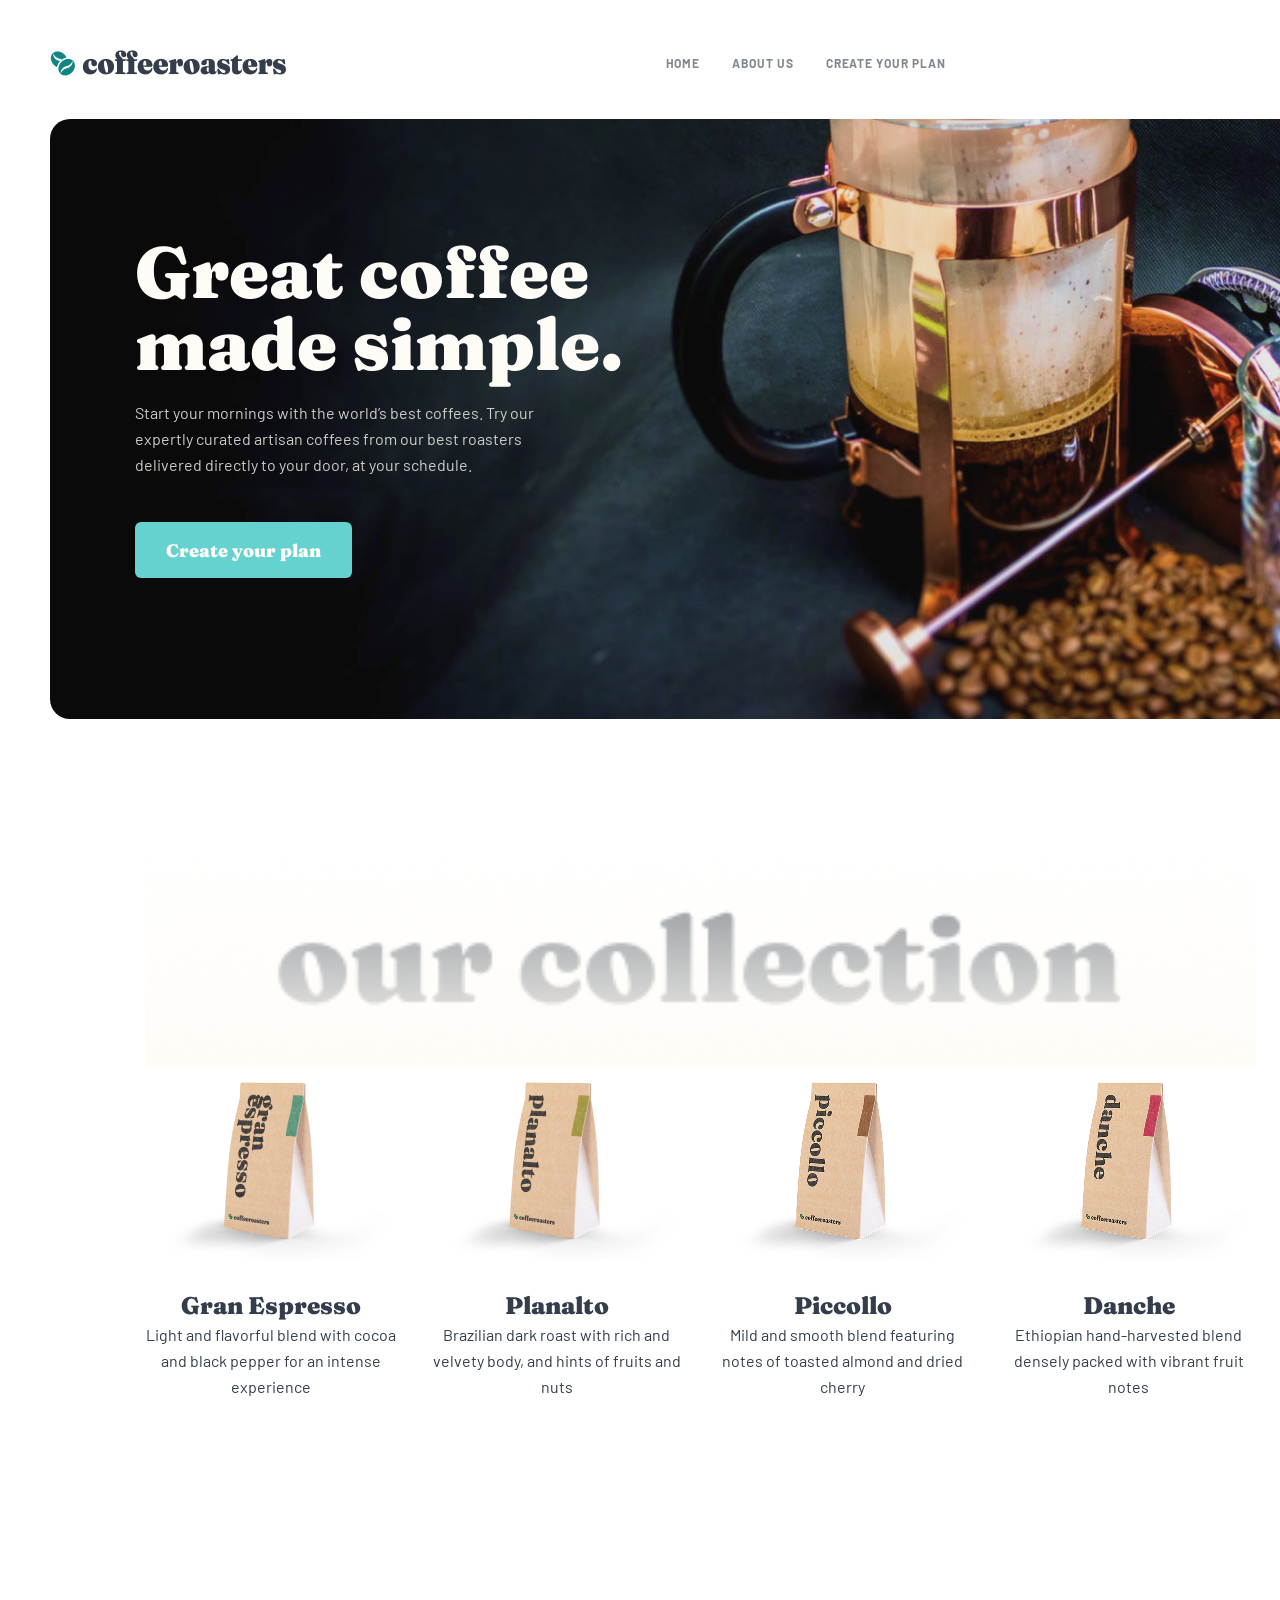
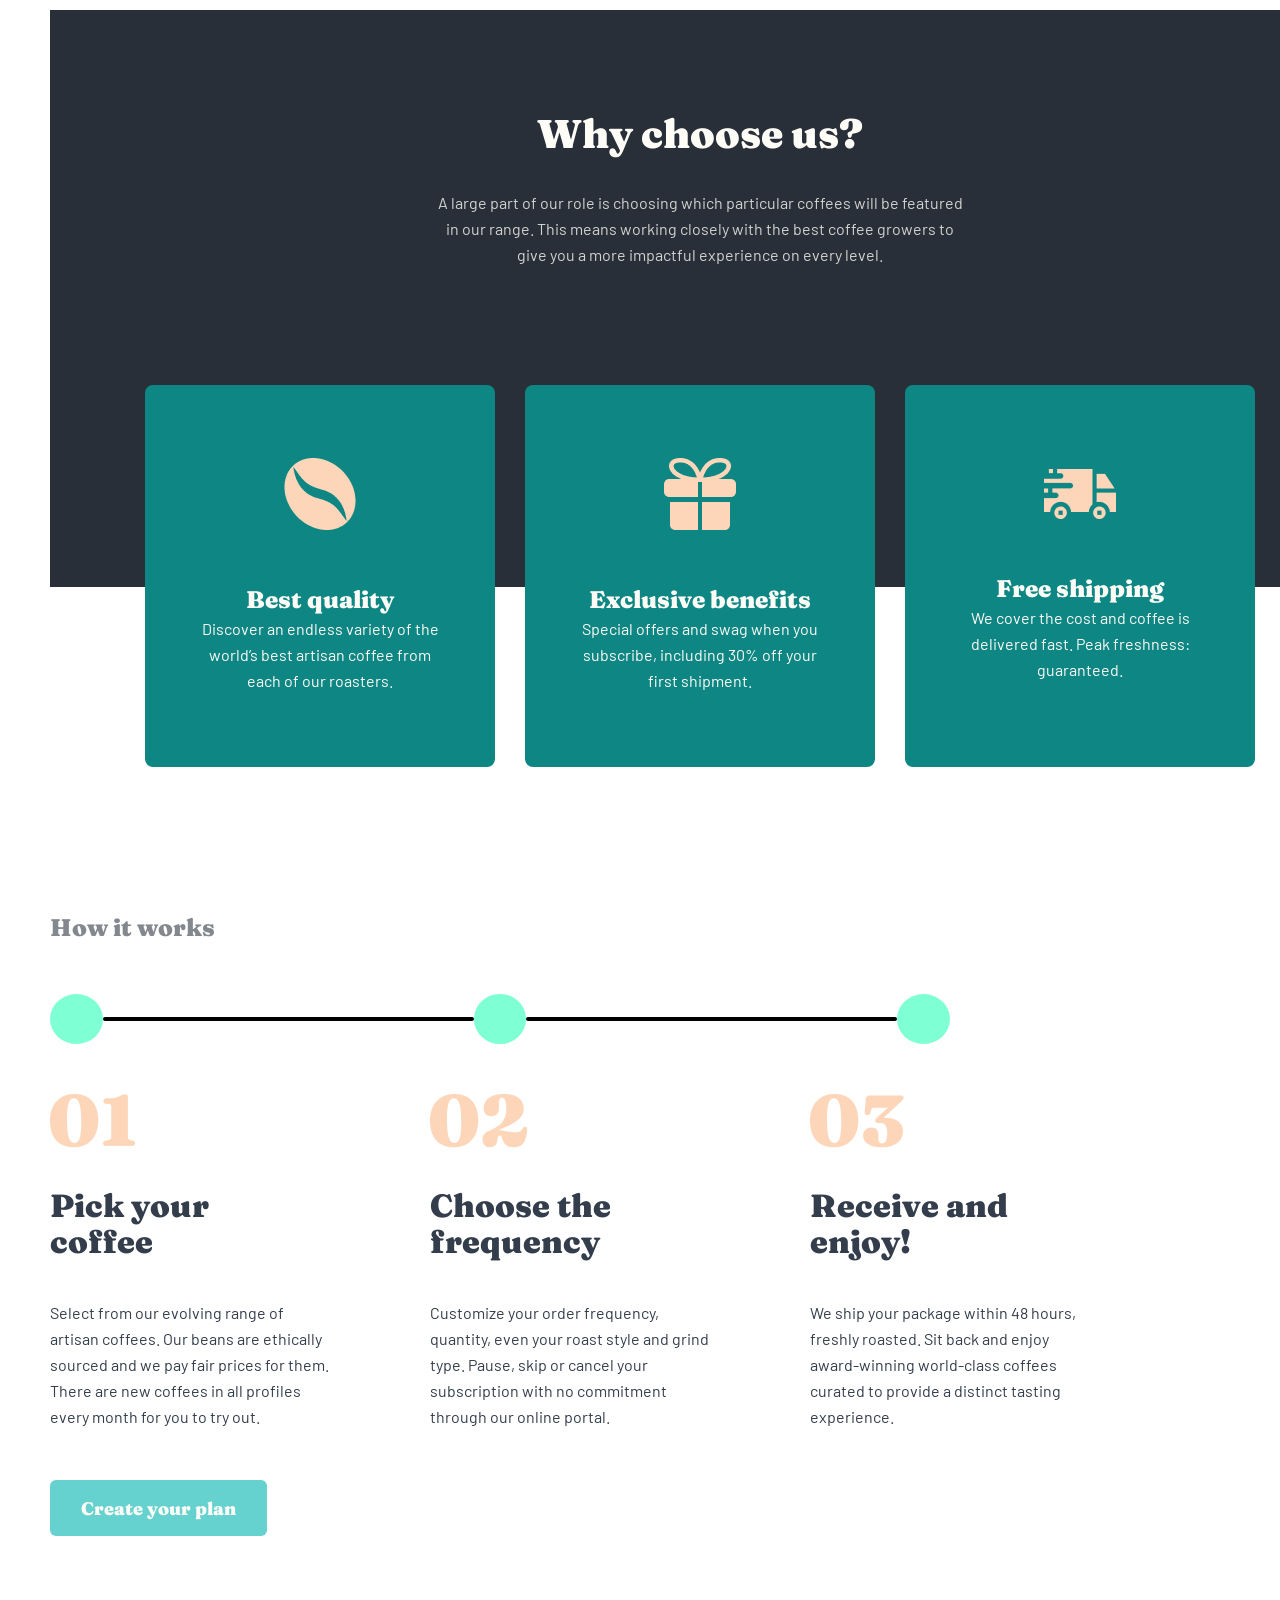
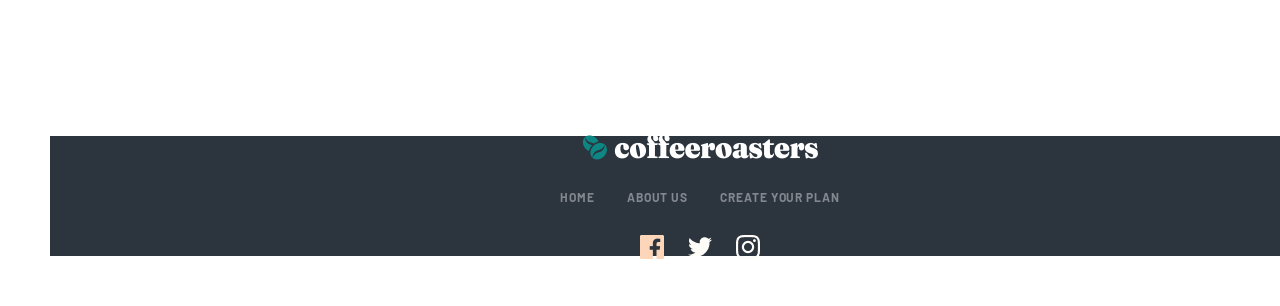
==== commit 740fa9d8: "nimadir" ====
--- a/index.html
+++ b/index.html
@@ -37,39 +37,47 @@
         </div>
       </div>
       <div class="collect">
-        <img src="./img/Group 7 (1).png" alt="" class="collect_img"/>
+        <img src="./img/Group 7 (1).png" alt="" class="collect_img" />
         <div class="collect_divs">
           <div class="collect_div">
             <img src="./img/kopi1 copy.png" alt="" />
-            <p class="collect_title">Gran Espresso</p>
-            <p class="collect_text">
-              Light and flavorful blend with cocoa and black pepper for an
-              intense experience
-            </p>
+            <div class="collect_right">
+              <p class="collect_title">Gran Espresso</p>
+              <p class="collect_text">
+                Light and flavorful blend with cocoa and black pepper for an
+                intense experience
+              </p>
+            </div>
           </div>
           <div class="collect_div">
             <img src="./img/kopi2.png" alt="" />
-            <p class="collect_title">Planalto</p>
-            <p class="collect_text">
-              Brazilian dark roast with rich and velvety body, and hints of
-              fruits and nuts
-            </p>
+            <div class="collect_right">
+              <p class="collect_title">Planalto</p>
+              <p class="collect_text">
+                Brazilian dark roast with rich and velvety body, and hints of
+                fruits and nuts
+              </p>
+            </div>
           </div>
           <div class="collect_div">
             <img src="./img/kopi3.png" alt="" />
-            <p class="collect_title">Piccollo</p>
-            <p class="collect_text">
-              Mild and smooth blend featuring notes of toasted almond and dried
-              cherry
-            </p>
+            <div class="collect_right">
+              <p class="collect_title">Piccollo</p>
+              <p class="collect_text">
+                Mild and smooth blend featuring notes of toasted almond and
+                dried cherry
+              </p>
+            </div>
           </div>
           <div class="collect_div">
             <img src="./img/kopi4.png" alt="" />
-            <p class="collect_title">Danche</p>
-            <p class="collect_text">
-              Ethiopian hand-harvested blend densely packed with vibrant fruit
-              notes
-            </p>
+            <div class="collect_right">
+              <p class="collect_title">Danche</p>
+              <p class="collect_text">
+                Ethiopian hand-harvested blend densely packed with vibrant fruit
+                notes
+              </p>
+            </div>
           </div>
         </div>
       </div>
@@ -83,27 +91,33 @@
         <div class="why_div">
           <div class="why_card">
             <img src="./img/coffee-bean.png" alt="" />
-            <p class="why_card_title">Best quality</p>
-            <p class="why_card_text">
-              Discover an endless variety of the world’s best artisan coffee
-              from each of our roasters.
-            </p>
+            <div class="why_right">
+              <p class="why_card_title">Best quality</p>
+              <p class="why_card_text">
+                Discover an endless variety of the world’s best artisan coffee
+                from each of our roasters.
+              </p>
+            </div>
           </div>
           <div class="why_card">
             <img src="./img/Combined Shape (1).png" alt="" />
-            <p class="why_card_title">Exclusive benefits</p>
-            <p class="why_card_text">
-              Special offers and swag when you subscribe, including 30% off your
-              first shipment.
-            </p>
+            <div class="why_right">
+              <p class="why_card_title">Exclusive benefits</p>
+              <p class="why_card_text">
+                Special offers and swag when you subscribe, including 30% off
+                your first shipment.
+              </p>
+            </div>
           </div>
           <div class="why_card">
             <img src="./img/Combined Shape (2).png" alt="" />
-            <p class="why_card_title">Free shipping</p>
-            <p class="why_card_text">
-              We cover the cost and coffee is delivered fast. Peak freshness:
-              guaranteed.
-            </p>
+            <div class="why_right">
+              <p class="why_card_title">Free shipping</p>
+              <p class="why_card_text">
+                We cover the cost and coffee is delivered fast. Peak freshness:
+                guaranteed.
+              </p>
+            </div>
           </div>
         </div>
       </div>
--- a/css/style.css
+++ b/css/style.css
@@ -23,6 +23,12 @@
   .wrapper {
     width: 100%;
     padding: 20px 30px;
+  }
+}
+@media only screen and (max-width: 912px) {
+  .wrapper {
+    width: 100%;
+    padding: 40px 40px;
   }
 }
 .navbar {
@@ -91,6 +97,20 @@
     width: 180px;
   }
 }
+@media only screen and (max-width: 912px) {
+  .navbar {
+    justify-content: space-between;
+    width: 100%;
+  }
+  .navbar_burger {
+    display: none;
+  }
+  .navbar_item {
+    font-weight: 700;
+    font-size: 12px;
+    color: #83888f;
+  }
+}
 .header {
   background-image: url(../img/Bitmap.png);
   background-size: cover;
@@ -175,6 +195,15 @@
     display: block;
   }
 }
+@media only screen and (max-width: 912px) {
+  .header {
+    width: 100%;
+    background-image: url(../img/Bitmap_tablet.jpg);
+    background-size: cover;
+    background-repeat: no-repeat;
+    gap: 30px;
+  }
+}
 .collect {
   display: flex;
   align-items: center;
@@ -225,6 +254,24 @@
   }
   .collect_img {
     width: 100%;
+  }
+}
+@media only screen and (max-width: 912px) {
+  .collect_divs {
+    flex-direction: column;
+  }
+  .collect_img {
+    width: 100%;
+  }
+  .collect_div {
+    flex-direction: row;
+  }
+  .collect_title,
+  .collect_text {
+    text-align: start;
+  }
+  .collect_title {
+    margin-bottom: 25px;
   }
 }
 .why {
@@ -338,6 +385,25 @@
     padding: 60px 0px;
   }
 }
+@media only screen and (max-width: 912px) {
+  .why {
+    width: 100%;
+    height: 570px;
+  }
+  .why_div {
+    flex-direction: column;
+    top: 550px;
+  }
+  .why_card {
+    flex-direction: row;
+    width: 150%;
+    height: 200px;
+    padding: 40px 0px;
+  }
+  .why .card_title {
+    text-align: start;
+  }
+}
 .work {
   margin-top: 400px;
   display: flex;
@@ -465,6 +531,28 @@
     display: none;
   }
 }
+@media only screen and (max-width: 912px) {
+  .work {
+    margin-top: 650px;
+    width: 100%;
+  }
+  .work_top {
+    width: 70%;
+  }
+  .work_circle {
+    width: 70px;
+    height: 30px;
+  }
+  .work_bottom {
+    gap: 0px;
+  }
+  .work_text {
+    width: 70%;
+  }
+  .work_title {
+    width: 100%;
+  }
+}
 .footer {
   height: 120px;
   display: flex;
@@ -473,6 +561,7 @@
   background-color: #2c343e;
   padding: 0px 85px;
   margin-top: 200px;
+  gap: 30px;
   display: flex;
   align-items: center;
   justify-content: center;
@@ -532,6 +621,22 @@
     justify-content: center;
     align-items: center;
     flex-direction: column;
+  }
+}
+@media only screen and (max-width: 912px) {
+  .footer {
+    display: flex;
+    justify-content: center;
+    align-items: center;
+    flex-direction: column;
+    height: 100%;
+    padding: 54px 0px;
+    gap: 48px;
+  }
+  .footer_div {
+    display: flex;
+    justify-content: center;
+    align-items: center;
   }
 }
 .about_header {
@@ -566,6 +671,26 @@
   color: #fefcf7;
 }
 
+@media only screen and (max-width: 480px) {
+  .about_header {
+    justify-content: center;
+    align-items: center;
+    flex-direction: column;
+    background-image: url(../about_img/bt.jpg);
+    background-size: cover;
+    border-radius: 10px;
+  }
+  .about_header_text {
+    width: 130%;
+    font-family: "Barlow";
+    font-weight: 400;
+    font-size: 15px;
+    line-height: 25px;
+    text-align: center;
+    color: #fefcf7;
+    opacity: 0.8;
+  }
+}
 .our {
   display: flex;
   align-items: center;
@@ -600,6 +725,20 @@
   opacity: 0.8;
 }
 
+@media only screen and (max-width: 480px) {
+  .our {
+    flex-direction: column;
+  }
+  .our_right {
+    flex-direction: column;
+    justify-content: center;
+    align-items: center;
+  }
+  .our_text {
+    width: 90%;
+    text-align: center;
+  }
+}
 .quality {
   position: relative;
   height: 474px;
@@ -638,6 +777,34 @@
   left: 750px;
 }
 
+@media only screen and (max-width: 480px) {
+  .quality {
+    flex-direction: column-reverse;
+    border-radius: 10px;
+    padding: 50px;
+  }
+  .quality_left {
+    align-items: center;
+    justify-content: center;
+    text-align: center;
+  }
+  .quality_title {
+    width: 95%;
+    margin-top: 50px;
+  }
+  .quality_text {
+    width: 95%;
+  }
+  .quality_right {
+    top: -100px;
+    left: 70px;
+  }
+  .quality_img {
+    width: 300px;
+    height: 180px;
+    border-radius: 10px;
+  }
+}
 .country {
   display: flex;
   align-items: start;
@@ -665,7 +832,7 @@
   font-weight: 900;
   font-size: 32px;
   line-height: 36px;
-  color: #333D4B;
+  color: #333d4b;
 }
 
 .head {
@@ -674,9 +841,169 @@
   font-weight: 900;
   font-size: 24px;
   line-height: 32px;
-  color: #83888F;
-}
-
+  color: #83888f;
+}
+
+@media only screen and (max-width: 480px) {
+  .country {
+    flex-direction: column;
+    align-items: center;
+    justify-content: center;
+    text-align: center;
+  }
+  .country_div {
+    flex-direction: column;
+    align-items: center;
+    justify-content: center;
+    text-align: center;
+  }
+  .country_card {
+    align-items: center;
+    justify-content: center;
+    text-align: center;
+  }
+}
+.plan_header {
+  height: 450px;
+  display: flex;
+  align-items: start;
+  justify-content: start;
+  flex-direction: column;
+  gap: 32px;
+  padding: 135px 85px;
+  background-image: url(../plan_img/Group\ 7.png);
+  background-size: cover;
+  border-radius: 20px;
+  margin-top: 45px;
+}
+.plan_header_title {
+  font-family: "Fraunces";
+  font-style: normal;
+  font-weight: 900;
+  font-size: 72px;
+  line-height: 72px;
+  color: #fefcf7;
+}
+.plan_header_text {
+  width: 445px;
+  font-family: "Barlow";
+  font-style: normal;
+  font-weight: 400;
+  font-size: 16px;
+  line-height: 26px;
+  color: #fefcf7;
+  mix-blend-mode: normal;
+  opacity: 0.8;
+}
+
+@media only screen and (max-width: 480px) {
+  .plan_header {
+    background-image: url(../plan_img/Bitmap\ \(3\).jpg);
+    background-size: cover;
+    align-items: center;
+    justify-content: center;
+  }
+  .plan_header_title {
+    width: 110%;
+    font-family: "Fraunces";
+    font-weight: 900;
+    font-size: 40px;
+    line-height: 40px;
+    text-align: center;
+    color: #fefcf7;
+  }
+  .plan_header_text {
+    width: 150%;
+    font-family: "Barlow";
+    font-weight: 400;
+    font-size: 15px;
+    line-height: 25px;
+    text-align: center;
+    color: #fefcf7;
+  }
+}
+.step {
+  display: flex;
+  align-items: start;
+  justify-content: start;
+  flex-direction: column;
+  gap: 60px;
+  padding: 100px 85px;
+  border-radius: 20px;
+  margin-top: 170px;
+  background-color: #282f38;
+}
+.step_top {
+  display: flex;
+  align-items: center;
+  justify-content: center;
+  width: 760px;
+}
+.step_circle {
+  width: 75px;
+  height: 50px;
+  border-radius: 50%;
+  background: transparent;
+  border: 2px solid #0e8784;
+}
+.step_hr {
+  height: 2px;
+  border-radius: 20px;
+  border: 2px solid #fdd6ba;
+  width: 500px;
+}
+.step_bottom {
+  display: flex;
+  align-items: start;
+  justify-content: start;
+  gap: 95px;
+  margin-top: 30px;
+}
+.step_title {
+  width: 255px;
+  font-family: "Fraunces";
+  font-style: normal;
+  font-weight: 900;
+  font-size: 32px;
+  line-height: 36px;
+  color: #fefcf7;
+}
+.step_text {
+  width: 285px;
+  font-family: "Barlow";
+  font-style: normal;
+  font-weight: 400;
+  font-size: 16px;
+  line-height: 26px;
+  color: #fefcf7;
+}
+.step_div {
+  display: flex;
+  align-items: start;
+  justify-content: start;
+  flex-direction: column;
+  gap: 40px;
+}
+
+@media only screen and (max-width: 480px) {
+  .step_top {
+    display: none;
+  }
+  .step_bottom {
+    flex-direction: column;
+  }
+  .step_div {
+    align-items: center;
+    justify-content: center;
+    text-align: center;
+  }
+  .step_text {
+    width: 140%;
+  }
+  .step_title {
+    width: 150%;
+  }
+}
 .drink {
   display: flex;
   align-items: start;
@@ -844,98 +1171,30 @@
   margin-left: 510px;
 }
 
-.plan_header {
-  height: 450px;
-  display: flex;
-  align-items: start;
-  justify-content: start;
-  flex-direction: column;
-  gap: 32px;
-  padding: 135px 85px;
-  background-image: url(../plan_img/Group\ 7.png);
-  background-size: cover;
-  border-radius: 20px;
-  margin-top: 45px;
-}
-.plan_header_title {
-  font-family: "Fraunces";
-  font-style: normal;
-  font-weight: 900;
-  font-size: 72px;
-  line-height: 72px;
-  color: #fefcf7;
-}
-.plan_header_text {
-  width: 445px;
-  font-family: "Barlow";
-  font-style: normal;
-  font-weight: 400;
-  font-size: 16px;
-  line-height: 26px;
-  color: #fefcf7;
-  mix-blend-mode: normal;
-  opacity: 0.8;
-}
-
-.step {
-  display: flex;
-  align-items: start;
-  justify-content: start;
-  flex-direction: column;
-  gap: 60px;
-  padding: 100px 85px;
-  border-radius: 20px;
-  margin-top: 170px;
-  background-color: #282f38;
-}
-.step_top {
-  display: flex;
-  align-items: center;
-  justify-content: center;
-  width: 760px;
-}
-.step_circle {
-  width: 75px;
-  height: 50px;
-  border-radius: 50%;
-  background: transparent;
-  border: 2px solid #0e8784;
-}
-.step_hr {
-  height: 2px;
-  border-radius: 20px;
-  border: 2px solid #fdd6ba;
-  width: 500px;
-}
-.step_bottom {
-  display: flex;
-  align-items: start;
-  justify-content: start;
-  gap: 95px;
-  margin-top: 30px;
-}
-.step_title {
-  width: 255px;
-  font-family: "Fraunces";
-  font-style: normal;
-  font-weight: 900;
-  font-size: 32px;
-  line-height: 36px;
-  color: #fefcf7;
-}
-.step_text {
-  width: 285px;
-  font-family: "Barlow";
-  font-style: normal;
-  font-weight: 400;
-  font-size: 16px;
-  line-height: 26px;
-  color: #fefcf7;
-}
-.step_div {
-  display: flex;
-  align-items: start;
-  justify-content: start;
-  flex-direction: column;
-  gap: 40px;
+@media only screen and (max-width: 480px) {
+  .drink {
+    flex-direction: column;
+  }
+  .drink_left {
+    display: none;
+  }
+  .drink_img {
+    margin-top: 100px;
+  }
+  .drink_btn {
+    margin: auto;
+  }
+  .drink .section {
+    display: flex;
+    align-items: center;
+    justify-content: center;
+    flex-direction: column;
+  }
+  .drink .section_div {
+    flex-direction: column;
+  }
+  .drink .section_card {
+    width: 200%;
+    height: 200px;
+  }
 }/*# sourceMappingURL=style.css.map */
